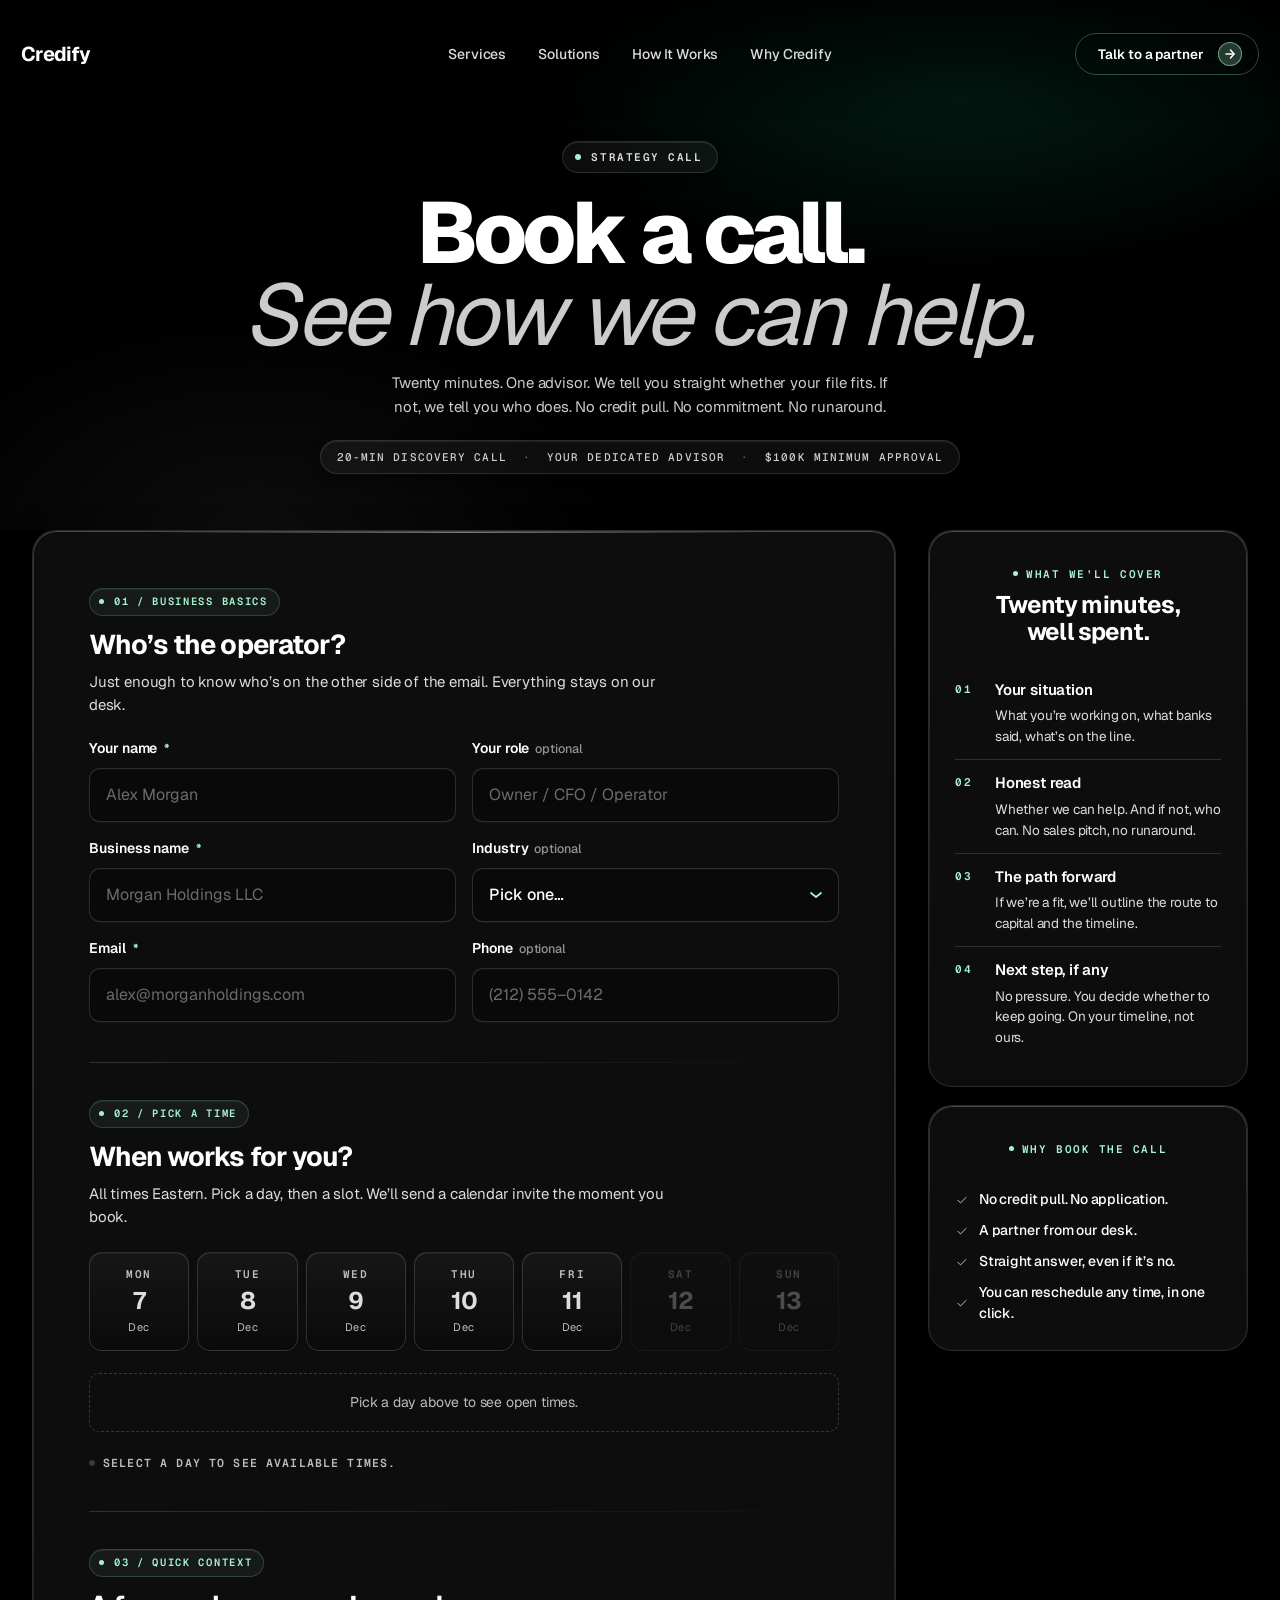
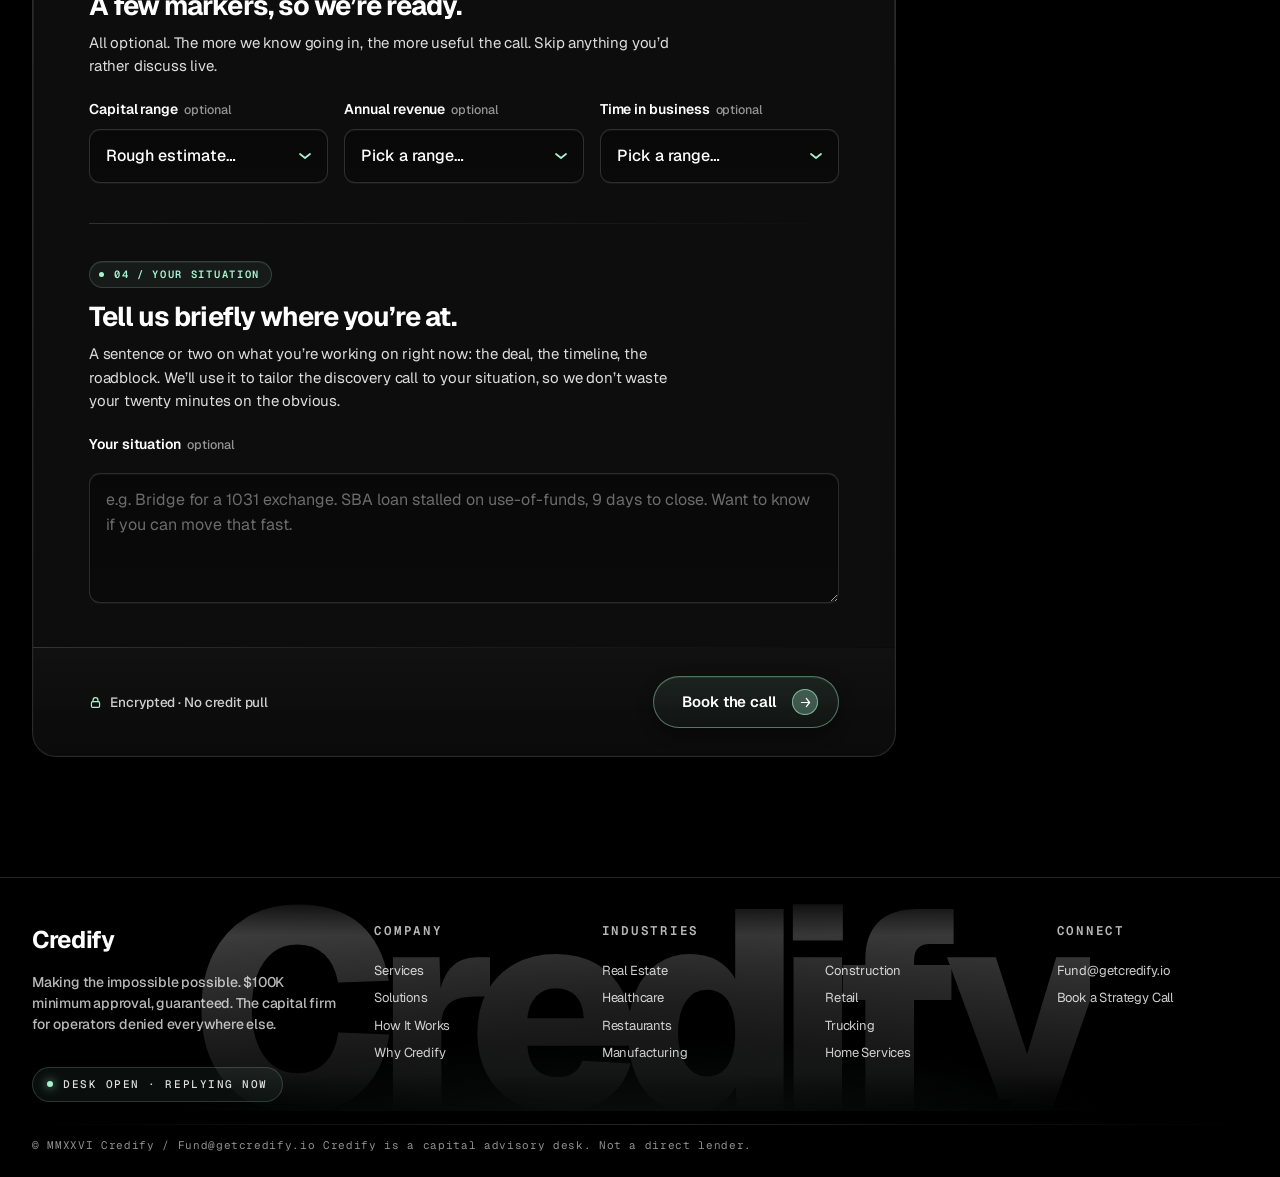
==== Apply.html @ 0ab89018 "Initial Credify site" ====
<!doctype html>
<html lang="en">
<head>
<meta charset="UTF-8" />
<meta name="viewport" content="width=device-width, initial-scale=1.0" />
<title>Credify // Book a Strategy Call: See if we can help</title>
<meta name="description" content="Book a 20-minute strategy call with our desk. We will review your situation and tell you straight whether we can help. No credit pull, no commitment." />
<meta name="theme-color" content="#000000" />
<link rel="canonical" href="https://www.credify.io/book" />

<link rel="preconnect" href="https://fonts.googleapis.com" />
<link rel="preconnect" href="https://fonts.gstatic.com" crossorigin />
<link rel="stylesheet" href="https://fonts.googleapis.com/css2?family=Geist:wght@400;500;600;700&family=Geist+Mono:wght@400;500;600&display=swap" />

<link rel="stylesheet" href="styles/credify.css" />

<!--
  PAGE-LOCAL STYLES, Apply only
  All chrome (nav, footer, .btn, .eyebrow-pill, .badge, .wrap) inherits from
  credify.css. We add the form vocabulary here: a glass form shell, section
  groupings, fieldset chrome, custom inputs, a sticky right-rail summary, and
  the success state.
-->
<style>
  /* ---------- APPLY HERO (compressed, the form is the focus) ---------- */
  .apply-hero {
    position: relative;
    padding: clamp(120px, 11vw, 168px) 0 clamp(40px, 5vw, 56px);
    overflow: hidden;
    isolation: isolate;
  }
  .apply-hero-mesh {
    position: absolute; inset: 0;
    background:
      radial-gradient(55% 55% at 75% 18%, rgba(16, 185, 129, 0.14), rgba(16, 185, 129, 0) 62%),
      radial-gradient(50% 70% at 20% 100%, rgba(255, 255, 255, 0.05), rgba(255, 255, 255, 0) 60%),
      #000;
    z-index: -1;
  }
  .apply-hero-inner {
    text-align: center;
    max-width: 1000px;
    margin: 0 auto;
    padding: 0 24px;
  }
  /* Eyebrow above the H1, anchors the page to the sticky-nav vocabulary */
  .apply-hero-eyebrow {
    display: inline-flex;
    align-items: center;
    gap: 10px;
    padding: 7px 14px 7px 12px;
    border-radius: 9999px;
    background: rgba(255, 255, 255, 0.05);
    border: 1px solid rgba(255, 255, 255, 0.12);
    backdrop-filter: blur(14px) saturate(140%);
    -webkit-backdrop-filter: blur(14px) saturate(140%);
    box-shadow:
      inset 0 1px 0 rgba(255, 255, 255, 0.08),
      0 4px 14px rgba(0, 0, 0, 0.30);
    font-family: var(--font-mono);
    font-size: 11px;
    font-weight: 600;
    letter-spacing: 0.14em;
    text-transform: uppercase;
    color: var(--fg-80);
  }
  .apply-hero-eyebrow .pip {
    width: 6px; height: 6px;
    border-radius: 50%;
    background: var(--emerald);
  }
  .apply-hero h1 {
    font-family: var(--font-sans);
    font-weight: 800;
    font-size: clamp(2.8rem, 6.8vw, 5.4rem);
    letter-spacing: -0.052em;
    line-height: 0.95;
    color: var(--foreground);
    margin: 18px 0 16px;
    text-wrap: balance;
  }
  .apply-hero h1 em {
    font-style: italic;
    font-weight: 400;
    color: var(--fg-70);
    letter-spacing: -0.04em;
  }
  .apply-hero-sub {
    font-family: var(--font-sans);
    font-size: clamp(15px, 1.1vw, 17px);
    line-height: 1.55;
    color: var(--fg-70);
    max-width: 52ch;
    margin: 0 auto;
    text-wrap: pretty;
  }
  .apply-trust-strip {
    display: inline-flex;
    align-items: center; gap: 16px;
    margin-top: 22px;
    padding: 8px 16px;
    border-radius: 9999px;
    /* Match the sticky-nav glass exactly */
    background: rgba(255, 255, 255, 0.05);
    border: 1px solid rgba(255, 255, 255, 0.12);
    backdrop-filter: blur(14px) saturate(140%);
    -webkit-backdrop-filter: blur(14px) saturate(140%);
    box-shadow:
      inset 0 1px 0 rgba(255, 255, 255, 0.08),
      0 4px 14px rgba(0, 0, 0, 0.30);
    font-family: var(--font-mono);
    font-size: 11px;
    font-weight: 500;
    letter-spacing: 0.10em;
    text-transform: uppercase;
    color: var(--fg-70);
  }
  .apply-trust-strip .sep { color: var(--fg-30); }
  .apply-trust-strip .pip {
    width: 6px; height: 6px;
    border-radius: 50%;
    background: var(--emerald);
    box-shadow: 0 0 10px rgba(167,243,208,0.55);
  }

  /* ---------- LAYOUT ---------- */
  .apply-stage {
    position: relative;
    padding: 0 0 clamp(80px, 10vw, 120px);
  }
  .apply-grid {
    display: grid;
    grid-template-columns: minmax(0, 1fr) 320px;
    gap: 32px;
    align-items: start;
  }
  @media (max-width: 980px) {
    .apply-grid { grid-template-columns: 1fr; }
  }

  /* ---------- FORM SHELL (matches sticky nav glass, same surface as the rail card) ---------- */
  .apply-form-shell {
    position: relative;
    border-radius: 24px;
    padding: clamp(32px, 4.4vw, 56px);
    /* Same recipe as .nav.is-stuck .nav-inner */
    background: rgba(255, 255, 255, 0.05);
    border: 1px solid rgba(255, 255, 255, 0.12);
    backdrop-filter: blur(14px) saturate(140%);
    -webkit-backdrop-filter: blur(14px) saturate(140%);
    isolation: isolate;
    box-shadow:
      0 10px 34px rgba(0, 0, 0, 0.35),
      inset 0 1px 0 rgba(255, 255, 255, 0.08);
  }
  .apply-form-shell::before {
    content: '';
    position: absolute; inset: 0;
    border-radius: inherit;
    padding: 1px;
    background: linear-gradient(180deg, rgba(255, 255, 255, 0.18), rgba(255, 255, 255, 0.02));
    -webkit-mask: linear-gradient(#000 0 0) content-box, linear-gradient(#000 0 0);
    -webkit-mask-composite: xor; mask-composite: exclude;
    pointer-events: none;
    z-index: 1;
  }
  .apply-form-shell::after { content: none; }
  .apply-form-card {
    position: relative;
    z-index: 2;
  }

  /* Subtle pearl-edge highlight on top of the shell to read as glass */
  .apply-form-shell-pearl {
    position: absolute;
    top: 1px; left: 14%; right: 14%;
    height: 1px;
    background: linear-gradient(90deg, transparent, rgba(255,255,255,0.45), transparent);
    border-radius: 1px;
    pointer-events: none;
    z-index: 3;
  }

  /* ---------- FORM SECTIONS ---------- */
  .form-section + .form-section {
    margin-top: 40px;
    padding-top: 36px;
    border-top: 1px solid;
    border-image: linear-gradient(90deg, rgba(167,243,208,0.18), rgba(255,255,255,0.10) 30%, rgba(255,255,255,0)) 1;
  }
  .form-section-head {
    margin-bottom: 0;
  }
  .form-section-num {
    font-family: var(--font-mono);
    font-size: 10.5px;
    font-weight: 600;
    letter-spacing: 0.16em;
    text-transform: uppercase;
    color: var(--emerald);
    display: inline-flex;
    align-items: center;
    gap: 10px;
    margin-bottom: 14px;
    padding: 5px 11px 5px 9px;
    border-radius: 9999px;
    background: rgba(167, 243, 208, 0.06);
    border: 1px solid rgba(167, 243, 208, 0.18);
    box-shadow: inset 0 1px 0 rgba(255, 255, 255, 0.06);
  }
  .form-section-num::before {
    content: '';
    width: 5px; height: 5px;
    border-radius: 50%;
    background: var(--emerald);
  }
  .form-section-title {
    font-family: var(--font-sans);
    font-weight: 700;
    font-size: clamp(1.4rem, 2.2vw, 1.7rem);
    letter-spacing: -0.035em;
    line-height: 1.1;
    color: #ffffff;
    margin: 0;
  }
  .form-section-sub {
    font-family: var(--font-sans);
    font-size: 15px;
    line-height: 1.55;
    color: var(--fg-80);
    margin: 10px 0 0;
    max-width: 60ch;
  }

  /* ---------- FIELDS ---------- */
  .field-grid {
    display: grid;
    grid-template-columns: repeat(2, minmax(0, 1fr));
    gap: 16px;
    margin-top: 22px;
  }
  .field-grid--3 { grid-template-columns: repeat(3, minmax(0, 1fr)); }
  .field-grid .full { grid-column: 1 / -1; }
  @media (max-width: 700px) {
    .field-grid, .field-grid--3 { grid-template-columns: 1fr; }
  }

  .field {
    display: flex; flex-direction: column;
    gap: 9px;
  }
  /* High-contrast sentence-case labels, bolder, bigger, plain sans.
     Easier to scan than small all-caps mono labels. */
  .field-label {
    font-family: var(--font-sans);
    font-size: 14px;
    font-weight: 600;
    letter-spacing: -0.005em;
    color: #ffffff;
    display: inline-flex;
    align-items: baseline;
    flex-wrap: wrap;
    gap: 4px 6px;
  }
  .field-label .req {
    color: var(--emerald);
    font-size: 13px;
    margin-left: 1px;
    line-height: 1;
    white-space: nowrap;
  }
  .field-label .opt {
    color: var(--fg-45);
    font-size: 12.5px;
    font-weight: 500;
    letter-spacing: -0.005em;
    white-space: nowrap;
  }

  .field-input,
  .field-select,
  .field-textarea {
    width: 100%;
    font-family: var(--font-sans);
    font-size: 16px;
    font-weight: 500;
    color: #ffffff;
    /* Inputs sit slightly recessed inside the shell with a deeper plate */
    background: linear-gradient(180deg, rgba(0,0,0,0.32) 0%, rgba(0,0,0,0.20) 100%);
    border: 1px solid rgba(255, 255, 255, 0.14);
    border-radius: 11px;
    padding: 14px 16px;
    min-height: 52px;
    box-shadow:
      inset 0 1px 0 rgba(255,255,255,0.04),
      inset 0 0 0 1px rgba(0,0,0,0.20),
      0 1px 0 rgba(255,255,255,0.04);
    transition:
      border-color 200ms cubic-bezier(0.32, 0.72, 0, 1),
      background 200ms cubic-bezier(0.32, 0.72, 0, 1),
      box-shadow 200ms cubic-bezier(0.32, 0.72, 0, 1);
    outline: none;
  }
  .field-input::placeholder,
  .field-textarea::placeholder {
    color: rgba(255,255,255,0.40);
    font-weight: 400;
  }
  .field-input:hover,
  .field-select:hover,
  .field-textarea:hover {
    border-color: rgba(255,255,255,0.26);
    background: linear-gradient(180deg, rgba(0,0,0,0.26) 0%, rgba(0,0,0,0.14) 100%);
  }
  .field-input:focus,
  .field-select:focus,
  .field-textarea:focus {
    border-color: rgba(167, 243, 208, 0.90);
    background: linear-gradient(180deg, rgba(167,243,208,0.04) 0%, rgba(0,0,0,0.18) 100%);
    box-shadow:
      inset 0 1px 0 rgba(255,255,255,0.06),
      0 0 0 3px rgba(167, 243, 208, 0.22),
      0 0 24px -6px rgba(167, 243, 208, 0.40);
  }
  .field-textarea {
    min-height: 130px;
    resize: vertical;
    font-family: var(--font-sans);
    line-height: 1.55;
  }

  /* Custom select chevron */
  .field-select {
    appearance: none;
    -webkit-appearance: none;
    background-image:
      url("data:image/svg+xml;utf8,<svg xmlns='http://www.w3.org/2000/svg' width='12' height='8' viewBox='0 0 12 8' fill='none' stroke='%23a7f3d0' stroke-width='1.75' stroke-linecap='round' stroke-linejoin='round'><path d='M1 2l5 4 5-4'/></svg>"),
      linear-gradient(180deg, rgba(0,0,0,0.32) 0%, rgba(0,0,0,0.20) 100%);
    background-repeat: no-repeat, no-repeat;
    background-position: right 16px center, 0 0;
    background-size: auto, 100% 100%;
    padding-right: 44px;
    cursor: pointer;
  }
  .field-select option {
    background: #0a0a0a;
    color: #ffffff;
  }

  /* (legacy currency-input chrome retired with the funding-amount field) */

  /* ---------- DAY/SLOT PICKER ---------- */
  .slot-picker {
    display: flex;
    flex-direction: column;
    gap: 22px;
  }

  /* Day track, grid of day tiles */
  .day-track {
    display: grid;
    grid-template-columns: repeat(7, minmax(0, 1fr));
    gap: 8px;
  }
  @media (max-width: 720px) {
    .day-track {
      display: flex;
      overflow-x: auto;
      -webkit-overflow-scrolling: touch;
      scroll-snap-type: x mandatory;
      gap: 8px;
      padding-bottom: 4px;
      margin: 0 -4px;
    }
    .day-tile { flex: 0 0 84px; scroll-snap-align: start; }
  }
  .day-tile {
    position: relative;
    cursor: pointer;
    user-select: none;
    background: linear-gradient(180deg, rgba(255,255,255,0.04) 0%, rgba(0,0,0,0.18) 100%);
    border: 1px solid rgba(255, 255, 255, 0.14);
    border-radius: 13px;
    padding: 13px 8px 15px;
    text-align: center;
    font-family: var(--font-sans);
    color: var(--fg-80);
    box-shadow:
      inset 0 1px 0 rgba(255,255,255,0.05),
      0 1px 0 rgba(0,0,0,0.30);
    transition:
      border-color 200ms,
      background 200ms,
      color 200ms,
      box-shadow 200ms,
      transform 220ms cubic-bezier(0.32, 0.72, 0, 1);
  }
  .day-tile:hover:not(.is-disabled) {
    border-color: rgba(255,255,255,0.28);
    background: linear-gradient(180deg, rgba(255,255,255,0.07) 0%, rgba(0,0,0,0.12) 100%);
    color: #ffffff;
    transform: translateY(-1px);
  }
  .day-tile.is-active {
    background:
      linear-gradient(180deg, rgba(167, 243, 208, 0.20), rgba(167, 243, 208, 0.05));
    border-color: rgba(167, 243, 208, 0.55);
    color: var(--foreground);
    box-shadow:
      inset 0 1px 0 rgba(255,255,255,0.10),
      0 0 28px -6px rgba(167, 243, 208, 0.55);
  }
  .day-tile.is-disabled {
    opacity: 0.30;
    cursor: not-allowed;
  }
  .day-tile-dow {
    display: block;
    font-family: var(--font-mono);
    font-size: 11px;
    font-weight: 600;
    letter-spacing: 0.14em;
    text-transform: uppercase;
    color: var(--fg-60);
    margin-bottom: 6px;
  }
  .day-tile.is-active .day-tile-dow { color: var(--emerald); }
  .day-tile-day {
    display: block;
    font-size: 24px;
    font-weight: 700;
    letter-spacing: -0.025em;
    line-height: 1.0;
    color: inherit;
  }
  .day-tile-mo {
    display: block;
    font-size: 11px;
    color: var(--fg-60);
    margin-top: 6px;
    letter-spacing: 0.04em;
  }

  /* Slot grid, time chips */
  .slot-grid {
    display: grid;
    grid-template-columns: repeat(4, minmax(0, 1fr));
    gap: 8px;
    min-height: 48px;
  }
  @media (max-width: 720px) {
    .slot-grid { grid-template-columns: repeat(3, minmax(0, 1fr)); }
  }
  @media (max-width: 460px) {
    .slot-grid { grid-template-columns: repeat(2, minmax(0, 1fr)); }
  }
  .slot-btn {
    cursor: pointer;
    padding: 13px 10px;
    border-radius: 10px;
    background: linear-gradient(180deg, rgba(255,255,255,0.04) 0%, rgba(0,0,0,0.18) 100%);
    border: 1px solid rgba(255, 255, 255, 0.14);
    font-family: var(--font-mono);
    font-size: 13px;
    font-weight: 600;
    letter-spacing: 0.02em;
    color: #ffffff;
    text-align: center;
    box-shadow:
      inset 0 1px 0 rgba(255,255,255,0.04),
      0 1px 0 rgba(0,0,0,0.30);
    transition:
      border-color 200ms,
      background 200ms,
      color 200ms,
      box-shadow 200ms,
      transform 220ms cubic-bezier(0.32, 0.72, 0, 1);
  }
  .slot-btn:hover:not(:disabled) {
    border-color: rgba(255,255,255,0.30);
    background: linear-gradient(180deg, rgba(255,255,255,0.07) 0%, rgba(0,0,0,0.12) 100%);
    transform: translateY(-1px);
  }
  .slot-btn.is-active {
    background:
      linear-gradient(180deg, rgba(167, 243, 208, 0.20), rgba(167, 243, 208, 0.05));
    border-color: rgba(167, 243, 208, 0.60);
    color: var(--emerald);
    box-shadow:
      inset 0 1px 0 rgba(255,255,255,0.10),
      0 0 24px -6px rgba(167, 243, 208, 0.55);
  }
  .slot-btn:disabled {
    opacity: 0.32;
    cursor: not-allowed;
    text-decoration: line-through;
    text-decoration-color: rgba(255,255,255,0.25);
  }
  .slot-grid-empty {
    grid-column: 1 / -1;
    padding: 18px 12px;
    border: 1px dashed rgba(255,255,255,0.18);
    border-radius: 10px;
    text-align: center;
    font-family: var(--font-sans);
    font-size: 14px;
    color: var(--fg-60);
  }

  /* Slot hint pip */
  .slot-hint {
    display: inline-flex;
    align-items: center;
    gap: 8px;
    margin: 0;
    font-family: var(--font-mono);
    font-size: 11.5px;
    font-weight: 600;
    letter-spacing: 0.10em;
    text-transform: uppercase;
    color: var(--fg-60);
  }
  .slot-hint.is-confirmed { color: var(--emerald); }
  .slot-hint-pip {
    width: 6px; height: 6px;
    border-radius: 50%;
    background: rgba(255,255,255,0.18);
    transition: background 220ms, box-shadow 220ms;
  }
  .slot-hint.is-confirmed .slot-hint-pip {
    background: var(--emerald);
  }

  /* ---------- BUTTON (primary submit, emerald-edged pill) ---------- */
  .btn-book {
    position: relative;
    overflow: hidden;
    isolation: isolate;
    height: 52px;
    padding: 0 28px;
    border-radius: 9999px;
    border: 1px solid rgba(167, 243, 208, 0.42);
    background:
      linear-gradient(180deg, rgba(167, 243, 208, 0.10) 0%, rgba(167, 243, 208, 0.04) 100%),
      rgba(10, 10, 10, 0.6);
    color: #ffffff;
    font-family: var(--font-sans);
    font-size: 15px;
    font-weight: 600;
    letter-spacing: -0.005em;
    cursor: pointer;
    display: inline-flex; align-items: center; gap: 12px;
    transition:
      transform 220ms cubic-bezier(0.32, 0.72, 0, 1),
      border-color 220ms,
      background 220ms,
      box-shadow 220ms;
    box-shadow:
      inset 0 1px 0 rgba(255, 255, 255, 0.08),
      0 6px 16px rgba(0, 0, 0, 0.40);
  }
  .btn-book::before {
    content: '';
    position: absolute;
    top: 0; left: -40%;
    width: 40%; height: 100%;
    background: linear-gradient(90deg,
      rgba(167,243,208,0) 0%,
      rgba(167,243,208,0.14) 50%,
      rgba(167,243,208,0) 100%);
    animation: book-sweep 4.2s ease-in-out infinite;
    z-index: -1;
  }
  @keyframes book-sweep {
    0%   { left: -40%; }
    50%  { left: 100%; }
    100% { left: 100%; }
  }
  .btn-book:hover {
    transform: translateY(-1px);
    border-color: rgba(167, 243, 208, 0.65);
    box-shadow:
      inset 0 1px 0 rgba(255, 255, 255, 0.10),
      0 10px 22px rgba(0, 0, 0, 0.45),
      0 0 28px -10px rgba(167, 243, 208, 0.40);
  }
  .btn-book .btn-icon {
    width: 26px; height: 26px;
    border-radius: 9999px;
    background: rgba(167, 243, 208, 0.28);
    box-shadow: inset 0 0 0 1px rgba(167, 243, 208, 0.6);
    color: #ffffff;
    display: inline-flex; align-items: center; justify-content: center;
    transition: background 220ms;
  }
  .btn-book:hover .btn-icon { background: rgba(167, 243, 208, 0.42); }
  .btn-book .btn-icon svg { width: 13px; height: 13px; }
  @media (prefers-reduced-motion: reduce) {
    .btn-book::before { animation: none; }
  }

  /* ---------- FORM FOOT (submit row, set off with a quiet warm scrim) ---------- */
  .form-foot {
    position: relative;
    margin: 44px calc(-1 * clamp(32px, 4.4vw, 56px)) calc(-1 * clamp(32px, 4.4vw, 56px));
    padding: 28px clamp(32px, 4.4vw, 56px);
    border-top: 1px solid;
    border-image: linear-gradient(90deg, rgba(167,243,208,0.20), rgba(255,255,255,0.10) 30%, rgba(255,255,255,0)) 1;
    background:
      linear-gradient(180deg, rgba(255,255,255,0.015) 0%, rgba(0,0,0,0.20) 100%);
    border-bottom-left-radius: 24px;
    border-bottom-right-radius: 24px;
    display: flex; justify-content: space-between; align-items: center;
    gap: 24px;
    flex-wrap: wrap;
  }
  .form-foot-meta {
    font-family: var(--font-sans);
    font-size: 13.5px;
    font-weight: 500;
    letter-spacing: -0.005em;
    color: var(--fg-70);
    display: inline-flex; align-items: center; gap: 8px;
  }
  .form-foot-meta .lock {
    width: 13px; height: 13px;
    color: var(--emerald);
  }

  /* ---------- RIGHT RAIL: SUMMARY + WHAT HAPPENS NEXT ---------- */
  /* Override the global `overflow-x: hidden` on body/main, that creates a
     scroll context that disables `position: sticky` on descendants. We use
     `clip` instead, which prevents horizontal overflow without becoming a
     scroll container. */
  html, body { overflow-x: clip; }
  body { overflow-y: visible; }
  main { overflow-x: clip; overflow-y: visible; }

  .apply-rail {
    position: sticky;
    top: 110px;
    display: flex; flex-direction: column;
    gap: 18px;
    align-self: start;
  }
  @media (max-width: 980px) {
    .apply-rail { position: static; }
  }
  .rail-card {
    position: relative;
    border-radius: 24px;
    padding: 28px 26px 26px;
    /* Same recipe as .nav.is-stuck .nav-inner, match the form shell exactly */
    background: rgba(255, 255, 255, 0.05);
    border: 1px solid rgba(255, 255, 255, 0.12);
    backdrop-filter: blur(14px) saturate(140%);
    -webkit-backdrop-filter: blur(14px) saturate(140%);
    isolation: isolate;
    box-shadow:
      0 10px 34px rgba(0, 0, 0, 0.35),
      inset 0 1px 0 rgba(255, 255, 255, 0.08);
    overflow: hidden;
  }
  .rail-card::before {
    content: '';
    position: absolute; inset: 0;
    border-radius: inherit;
    padding: 1px;
    background: linear-gradient(180deg, rgba(255, 255, 255, 0.18), rgba(255, 255, 255, 0.02));
    -webkit-mask: linear-gradient(#000 0 0) content-box, linear-gradient(#000 0 0);
    -webkit-mask-composite: xor; mask-composite: exclude;
    pointer-events: none;
    z-index: 2;
  }
  .rail-card::after { content: none; }
  .rail-card > * { position: relative; z-index: 1; }

  .rail-eyebrow {
    font-family: var(--font-mono);
    font-size: 11px;
    font-weight: 600;
    letter-spacing: 0.14em;
    text-transform: uppercase;
    color: var(--emerald);
    display: inline-flex; align-items: center; gap: 8px;
    margin-bottom: 14px;
  }
  /* Centered variant for rail card headers */
  .rail-card-head {
    text-align: center;
    margin-bottom: 22px;
  }
  .rail-card-head .rail-eyebrow {
    margin-bottom: 10px;
  }
  .rail-card-head .rail-title {
    margin: 0;
  }
  .rail-eyebrow .pip {
    width: 5px; height: 5px;
    border-radius: 50%;
    background: var(--emerald);
  }
  .rail-title {
    font-family: var(--font-sans);
    font-weight: 700;
    font-size: clamp(1.35rem, 1.9vw, 1.5rem);
    letter-spacing: -0.035em;
    line-height: 1.1;
    color: var(--foreground);
    margin: 0 0 18px;
  }

  /* Path steps inside rail */
  .rail-steps {
    list-style: none;
    margin: 0; padding: 0;
    display: flex; flex-direction: column;
    counter-reset: rs;
  }
  .rail-steps li {
    position: relative;
    display: grid;
    grid-template-columns: 28px 1fr;
    gap: 12px;
    padding: 12px 0;
    counter-increment: rs;
  }
  .rail-steps li + li {
    border-top: 1px solid var(--border);
  }
  .rail-steps li::before {
    content: counter(rs, decimal-leading-zero);
    grid-column: 1;
    align-self: start;
    font-family: var(--font-mono);
    font-size: 11px;
    font-weight: 600;
    letter-spacing: 0.14em;
    color: var(--emerald);
    margin-top: 2px;
  }
  .rail-step-title {
    font-family: var(--font-sans);
    font-size: 15px;
    font-weight: 600;
    letter-spacing: -0.012em;
    color: #ffffff;
    margin: 0 0 4px;
  }
  .rail-step-body {
    font-family: var(--font-sans);
    font-size: 13.5px;
    line-height: 1.55;
    color: var(--fg-80);
    margin: 0;
  }

  /* Trust block at bottom of rail */
  .rail-trust {
    display: flex; flex-direction: column;
    gap: 10px;
  }
  .rail-trust-row {
    display: flex; align-items: center; gap: 10px;
    font-family: var(--font-sans);
    font-size: 14px;
    line-height: 1.5;
    color: #ffffff;
    font-weight: 500;
  }
  .rail-trust-row svg {
    width: 14px; height: 14px;
    color: var(--emerald);
    flex-shrink: 0;
  }

  /* ---------- SUCCESS STATE ---------- */
  .apply-success {
    display: none;
    text-align: center;
    padding: 48px 32px;
  }
  .apply-form-card.is-submitted .form-section,
  .apply-form-card.is-submitted .form-foot { display: none; }
  .apply-form-card.is-submitted .apply-success { display: block; }

  .success-mark {
    width: 64px; height: 64px;
    margin: 0 auto 20px;
    border-radius: 9999px;
    background: rgba(167, 243, 208, 0.10);
    border: 1px solid rgba(167, 243, 208, 0.40);
    box-shadow:
      inset 0 1px 0 rgba(255,255,255,0.10),
      0 0 28px -4px rgba(167, 243, 208, 0.55);
    display: flex; align-items: center; justify-content: center;
    color: var(--emerald);
  }
  .success-mark svg { width: 28px; height: 28px; }
  .success-h {
    font-family: var(--font-sans);
    font-weight: 700;
    font-size: clamp(1.6rem, 3vw, 2rem);
    letter-spacing: -0.035em;
    line-height: 1.05;
    color: var(--foreground);
    margin: 0 0 10px;
    text-wrap: balance;
  }
  .success-h em {
    font-style: italic;
    font-weight: 400;
    color: var(--emerald);
  }
  .success-body {
    font-family: var(--font-sans);
    font-size: 14.5px;
    line-height: 1.55;
    color: var(--fg-70);
    max-width: 50ch;
    margin: 0 auto 22px;
  }
  .success-meta {
    display: inline-flex; align-items: center; gap: 12px;
    padding: 8px 14px;
    border-radius: 9999px;
    background: rgba(167, 243, 208, 0.06);
    border: 1px solid rgba(167, 243, 208, 0.20);
    font-family: var(--font-mono);
    font-size: 11px;
    font-weight: 500;
    letter-spacing: 0.10em;
    text-transform: uppercase;
    color: var(--emerald);
  }
</style>

</head>
<body data-screen-label="Apply">

<a href="#main" class="skip-link">Skip to content</a>

<!-- =================== NAV (consistent w/ Solutions + home) =================== -->
<header class="nav" id="nav" aria-label="Primary">
  <div class="nav-inner">
    <a href="index.html" class="wordmark" aria-label="Credify home">Credify</a>
    <nav class="nav-links hidden md:flex" aria-label="Sections">
      <a href="index.html#services" class="nav-link">Services</a>
      <a href="Solutions.html" class="nav-link">Solutions</a>
      <a href="index.html#process"  class="nav-link">How It Works</a>
      <a href="index.html#why"      class="nav-link">Why Credify</a>
    </nav>
    <a href="mailto:Fund@getcredify.io" class="btn btn-outline btn-compact hero-cta-main hero-cta-main--compact">
      <span class="cta-spark" aria-hidden="true"></span>
      Talk to a partner
      <span class="btn-icon" aria-hidden="true">
        <svg viewBox="0 0 14 14" fill="none" stroke="currentColor" stroke-width="1.5" stroke-linecap="round" stroke-linejoin="round"><path d="M3 7h8"/><path d="M7.5 3l3.5 4-3.5 4"/></svg>
      </span>
    </a>
  </div>
</header>

<main id="main">

<!-- =================== HERO =================== -->
<section class="apply-hero" aria-labelledby="apply-h1">
  <div class="apply-hero-mesh" aria-hidden="true"></div>
  <div class="apply-hero-inner">
    <span class="apply-hero-eyebrow reveal" aria-hidden="true">
      <span class="pip"></span>
      Strategy Call
    </span>
    <h1 id="apply-h1" class="reveal">
      Book a call.<br /><em>See how we can help.</em>
    </h1>
    <p class="apply-hero-sub reveal">
      Twenty minutes. One advisor. We tell you straight whether your file fits. If not, we tell you who does. No credit pull. No commitment. No runaround.
    </p>
    <div class="apply-trust-strip reveal" aria-hidden="true">
      <span>20-min discovery call</span>
      <span class="sep">&middot;</span>
      <span>Your dedicated advisor</span>
      <span class="sep">&middot;</span>
      <span>$100K minimum approval</span>
    </div>
  </div>
</section>

<!-- =================== FORM STAGE =================== -->
<section class="apply-stage" aria-label="Application form">
  <div class="wrap">
    <div class="apply-grid">

      <!-- ============ FORM SHELL ============ -->
      <div class="apply-form-shell reveal">
        <span class="apply-form-shell-pearl" aria-hidden="true"></span>
        <form id="apply-form" class="apply-form-card" novalidate>

          <!-- ============ SECTION 01: BUSINESS BASICS ============ -->
          <div class="form-section">
            <span class="form-section-num">01 / Business basics</span>
            <h2 class="form-section-title">Who&rsquo;s the operator?</h2>
            <p class="form-section-sub">Just enough to know who&rsquo;s on the other side of the email. Everything stays on our desk.</p>


            <div class="field-grid">
              <div class="field">
                <label class="field-label" for="f-fname">Your name <span class="req">*</span></label>
                <input class="field-input" id="f-fname" name="fname" type="text" autocomplete="name" placeholder="Alex Morgan" required />
              </div>
              <div class="field">
                <label class="field-label" for="f-role">Your role <span class="opt">optional</span></label>
                <input class="field-input" id="f-role" name="role" type="text" autocomplete="organization-title" placeholder="Owner / CFO / Operator" />
              </div>
              <div class="field">
                <label class="field-label" for="f-business">Business name <span class="req">*</span></label>
                <input class="field-input" id="f-business" name="business" type="text" autocomplete="organization" placeholder="Morgan Holdings LLC" required />
              </div>
              <div class="field">
                <label class="field-label" for="f-industry">Industry <span class="opt">optional</span></label>
                <select class="field-select" id="f-industry" name="industry">
                  <option value="">Pick one&hellip;</option>
                  <option>Real Estate</option>
                  <option>Construction</option>
                  <option>Healthcare</option>
                  <option>Retail / E-commerce</option>
                  <option>Restaurants</option>
                  <option>Trucking &amp; Logistics</option>
                  <option>Manufacturing</option>
                  <option>Home Services</option>
                  <option>Professional Services</option>
                  <option>Other</option>
                </select>
              </div>
              <div class="field">
                <label class="field-label" for="f-email">Email <span class="req">*</span></label>
                <input class="field-input" id="f-email" name="email" type="email" autocomplete="email" placeholder="alex@morganholdings.com" required />
              </div>
              <div class="field">
                <label class="field-label" for="f-phone">Phone <span class="opt">optional</span></label>
                <input class="field-input" id="f-phone" name="phone" type="tel" autocomplete="tel" placeholder="(212) 555&ndash;0142" />
              </div>
            </div>
          </div>

          <!-- ============ SECTION 02: PICK A TIME ============ -->
          <div class="form-section">
            <span class="form-section-num">02 / Pick a time</span>
            <h2 class="form-section-title">When works for you?</h2>
            <p class="form-section-sub">All times Eastern. Pick a day, then a slot. We&rsquo;ll send a calendar invite the moment you book.</p>

            <div class="slot-picker" style="margin-top:24px;">
              <div class="day-track" role="radiogroup" aria-label="Choose a day"></div>
              <div class="slot-grid" role="radiogroup" aria-label="Choose a time"></div>
              <input type="hidden" id="f-slot" name="slot" required />
              <p class="slot-hint" id="slot-hint">
                <span class="slot-hint-pip" aria-hidden="true"></span>
                <span id="slot-hint-text">Select a day to see available times.</span>
              </p>
            </div>
          </div>

          <!-- ============ SECTION 03: CONTEXT ============ -->
          <div class="form-section">
            <span class="form-section-num">03 / Quick context</span>
            <h2 class="form-section-title">A few markers, so we&rsquo;re ready.</h2>
            <p class="form-section-sub">All optional. The more we know going in, the more useful the call. Skip anything you&rsquo;d rather discuss live.</p>

            <div class="field-grid field-grid--3">
              <div class="field">
                <label class="field-label" for="f-amount">Capital range <span class="opt">optional</span></label>
                <select class="field-select" id="f-amount" name="amount">
                  <option value="">Rough estimate&hellip;</option>
                  <option>$100K &ndash; $250K</option>
                  <option>$250K &ndash; $500K</option>
                  <option>$500K &ndash; $1M</option>
                  <option>$1M &ndash; $2.5M</option>
                  <option>$2.5M &ndash; $5M</option>
                  <option>$5M+</option>
                  <option>Not sure yet</option>
                </select>
              </div>
              <div class="field">
                <label class="field-label" for="f-revenue">Annual revenue <span class="opt">optional</span></label>
                <select class="field-select" id="f-revenue" name="revenue">
                  <option value="">Pick a range&hellip;</option>
                  <option>&lt; $250K</option>
                  <option>$250K &ndash; $1M</option>
                  <option>$1M &ndash; $5M</option>
                  <option>$5M &ndash; $25M</option>
                  <option>$25M+</option>
                  <option>Pre-revenue</option>
                </select>
              </div>
              <div class="field">
                <label class="field-label" for="f-time">Time in business <span class="opt">optional</span></label>
                <select class="field-select" id="f-time" name="time-in-business">
                  <option value="">Pick a range&hellip;</option>
                  <option>&lt; 1 year</option>
                  <option>1 &ndash; 2 years</option>
                  <option>2 &ndash; 5 years</option>
                  <option>5 &ndash; 10 years</option>
                  <option>10+ years</option>
                </select>
              </div>
            </div>
          </div>

          <!-- ============ SECTION 04: WHAT TO COVER ============ -->
          <div class="form-section">
            <span class="form-section-num">04 / Your situation</span>
            <h2 class="form-section-title">Tell us briefly where you&rsquo;re at.</h2>
            <p class="form-section-sub">A sentence or two on what you&rsquo;re working on right now: the deal, the timeline, the roadblock. We&rsquo;ll use it to tailor the discovery call to your situation, so we don&rsquo;t waste your twenty minutes on the obvious.</p>

            <div class="field full" style="margin-top:22px;">
              <label class="field-label" for="f-notes" style="margin-bottom:9px;">Your situation <span class="opt">optional</span></label>
              <textarea class="field-textarea" id="f-notes" name="notes" placeholder="e.g. Bridge for a 1031 exchange. SBA loan stalled on use-of-funds, 9 days to close. Want to know if you can move that fast."></textarea>
            </div>
          </div>

          <!-- ============ FORM FOOT ============ -->
          <footer class="form-foot">
            <span class="form-foot-meta">
              <svg class="lock" viewBox="0 0 16 16" fill="none" stroke="currentColor" stroke-width="1.5" stroke-linecap="round" stroke-linejoin="round" aria-hidden="true"><rect x="3" y="7" width="10" height="7" rx="1.5"/><path d="M5 7V5a3 3 0 0 1 6 0v2"/></svg>
              Encrypted &middot; No credit pull
            </span>
            <button type="submit" class="btn-book">
              Book the call
              <span class="btn-icon" aria-hidden="true">
                <svg viewBox="0 0 16 16" fill="none" stroke="currentColor" stroke-width="1.5" stroke-linecap="round" stroke-linejoin="round"><path d="M3 8h10"/><path d="M9 3l4 5-4 5"/></svg>
              </span>
            </button>
          </footer>

          <!-- ============ SUCCESS STATE ============ -->
          <div class="apply-success" role="status" aria-live="polite">
            <div class="success-mark" aria-hidden="true">
              <svg viewBox="0 0 24 24" fill="none" stroke="currentColor" stroke-width="2" stroke-linecap="round" stroke-linejoin="round"><path d="M5 12.5l4.5 4.5L19 7.5"/></svg>
            </div>
            <h2 class="success-h">Booked. <em>You&rsquo;re on the calendar.</em></h2>
            <p class="success-body">A confirmation just hit your inbox with the dial-in for <strong style="color: var(--foreground);" id="success-when">your call</strong>. If anything changes, just reply to that email. Need to talk sooner? Call <strong style="color: var(--foreground);">(212) 555&ndash;0142</strong> and ask for the desk.</p>
            <span class="success-meta">
              <span class="pip" style="width:6px;height:6px;border-radius:50%;background:var(--emerald);"></span>
              Calendar invite sent &middot; See you then
            </span>
          </div>
        </form>
      </div>

      <!-- ============ RIGHT RAIL ============ -->
      <aside class="apply-rail" aria-label="What to expect">
        <div class="rail-card">
          <header class="rail-card-head">
            <span class="rail-eyebrow"><span class="pip"></span> What we&rsquo;ll cover</span>
            <h3 class="rail-title">Twenty minutes, well spent.</h3>
          </header>
          <ol class="rail-steps">
            <li>
              <div>
                <p class="rail-step-title">Your situation</p>
                <p class="rail-step-body">What you&rsquo;re working on, what banks said, what&rsquo;s on the line.</p>
              </div>
            </li>
            <li>
              <div>
                <p class="rail-step-title">Honest read</p>
                <p class="rail-step-body">Whether we can help. And if not, who can. No sales pitch, no runaround.</p>
              </div>
            </li>
            <li>
              <div>
                <p class="rail-step-title">The path forward</p>
                <p class="rail-step-body">If we&rsquo;re a fit, we&rsquo;ll outline the route to capital and the timeline.</p>
              </div>
            </li>
            <li>
              <div>
                <p class="rail-step-title">Next step, if any</p>
                <p class="rail-step-body">No pressure. You decide whether to keep going. On your timeline, not ours.</p>
              </div>
            </li>
          </ol>
        </div>
        <div class="rail-card">
          <header class="rail-card-head">
            <span class="rail-eyebrow"><span class="pip"></span> Why book the call</span>
          </header>
          <div class="rail-trust">
            <div class="rail-trust-row">
              <svg viewBox="0 0 24 24" fill="none" stroke="currentColor" stroke-width="1.5" stroke-linecap="round" stroke-linejoin="round"><path d="M5 12.5l4.5 4.5L19 7.5"/></svg>
              No credit pull. No application.
            </div>
            <div class="rail-trust-row">
              <svg viewBox="0 0 24 24" fill="none" stroke="currentColor" stroke-width="1.5" stroke-linecap="round" stroke-linejoin="round"><path d="M5 12.5l4.5 4.5L19 7.5"/></svg>
              A partner from our desk.
            </div>
            <div class="rail-trust-row">
              <svg viewBox="0 0 24 24" fill="none" stroke="currentColor" stroke-width="1.5" stroke-linecap="round" stroke-linejoin="round"><path d="M5 12.5l4.5 4.5L19 7.5"/></svg>
              Straight answer, even if it&rsquo;s no.
            </div>
            <div class="rail-trust-row">
              <svg viewBox="0 0 24 24" fill="none" stroke="currentColor" stroke-width="1.5" stroke-linecap="round" stroke-linejoin="round"><path d="M5 12.5l4.5 4.5L19 7.5"/></svg>
              You can reschedule any time, in one click.
            </div>
          </div>
        </div>
      </aside>

    </div>
  </div>
</section>

</main>

<!-- =================== FOOTER (consistent w/ Solutions) =================== -->
<footer class="footer-stage">
  <div class="footer-mark-bg" aria-hidden="true">
    <span class="footer-mark-glow"></span>
    <span class="footer-mark-text">Credify</span>
  </div>
  <div class="wrap footer-stage-inner">
    <div class="footer-grid">
      <div class="footer-brand">
        <div class="wordmark" style="font-size:24px;">Credify</div>
        <p class="footer-tagline">Making the impossible possible. $100K minimum approval, guaranteed. The capital firm for operators denied everywhere else.</p>
        <span class="footer-status"><span class="footer-pip" aria-hidden="true"></span> Desk Open &middot; Replying Now</span>
      </div>
      <div class="footer-col">
        <div class="footer-col-label">Company</div>
        <a href="index.html#services" class="footer-link">Services</a>
        <a href="Solutions.html" class="footer-link">Solutions</a>
        <a href="index.html#process"  class="footer-link">How It Works</a>
        <a href="index.html#why"      class="footer-link">Why Credify</a>
      </div>
      <div class="footer-col footer-col--services-wide">
        <div class="footer-col-label">Industries</div>
        <div class="footer-link-grid">
          <a href="Solutions.html#real-estate" class="footer-link">Real Estate</a>
          <a href="Solutions.html#construction" class="footer-link">Construction</a>
          <a href="Solutions.html#healthcare" class="footer-link">Healthcare</a>
          <a href="Solutions.html#retail" class="footer-link">Retail</a>
          <a href="Solutions.html#restaurants" class="footer-link">Restaurants</a>
          <a href="Solutions.html#trucking" class="footer-link">Trucking</a>
          <a href="Solutions.html#manufacturing" class="footer-link">Manufacturing</a>
          <a href="Solutions.html#home-services" class="footer-link">Home Services</a>
        </div>
      </div>
      <div class="footer-col">
        <div class="footer-col-label">Connect</div>
        <a href="mailto:Fund@getcredify.io" class="footer-link">Fund@getcredify.io</a>
        <a href="Apply.html" class="footer-link">Book a Strategy Call</a>
      </div>
    </div>

    <div class="footer-rule"></div>

    <div class="flex items-center justify-between footer-fine" style="gap:20px; flex-wrap:wrap;">
      <span>&copy; MMXXVI Credify / Fund@getcredify.io</span>
      <span>Credify is a capital advisory desk. Not a direct lender.</span>
    </div>
  </div>
</footer>

<script>
  (function () {
    const reduce = window.matchMedia('(prefers-reduced-motion: reduce)').matches;

    // ---------- Sticky nav background on scroll ----------
    const nav = document.getElementById('nav');
    const onScroll = () => {
      if (!nav) return;
      if (window.scrollY > 24) nav.classList.add('is-stuck');
      else nav.classList.remove('is-stuck');
    };
    window.addEventListener('scroll', onScroll, { passive: true });
    onScroll();

    // ---------- Reveal-on-scroll ----------
    if (!reduce && 'IntersectionObserver' in window) {
      const io = new IntersectionObserver((entries) => {
        entries.forEach(entry => {
          if (entry.isIntersecting) {
            entry.target.classList.add('is-in');
            io.unobserve(entry.target);
          }
        });
      }, { threshold: 0.12, rootMargin: '0px 0px -60px 0px' });
      document.querySelectorAll('.reveal').forEach(el => io.observe(el));
    } else {
      document.querySelectorAll('.reveal').forEach(el => el.classList.add('is-in'));
    }

    // ---------- Day / time-slot picker ----------
    // Generates the next 14 weekdays. Weekends are shown but disabled
    // (the desk is closed). Each weekday gets a randomized but stable subset
    // of available time slots between 9am and 5pm ET, so the page feels real
    //, some slots are already taken.
    const dayTrack  = document.querySelector('.day-track');
    const slotGrid  = document.querySelector('.slot-grid');
    const slotInput = document.getElementById('f-slot');
    const slotHint  = document.getElementById('slot-hint');
    const slotHintText = document.getElementById('slot-hint-text');

    const DOW = ['Sun', 'Mon', 'Tue', 'Wed', 'Thu', 'Fri', 'Sat'];
    const MO  = ['Jan', 'Feb', 'Mar', 'Apr', 'May', 'Jun', 'Jul', 'Aug', 'Sep', 'Oct', 'Nov', 'Dec'];
    // Half-hour slots, 9:00am – 4:30pm ET (last call starts 4:30, ends 4:50)
    const SLOTS = [
      '9:00 AM', '9:30 AM', '10:00 AM', '10:30 AM',
      '11:00 AM', '11:30 AM', '12:00 PM', '12:30 PM',
      '1:00 PM', '1:30 PM', '2:00 PM', '2:30 PM',
      '3:00 PM', '3:30 PM', '4:00 PM', '4:30 PM'
    ];
    // Deterministic pseudo-random based on date string, same "taken" slots
    // every load, so a user re-visiting sees a stable calendar.
    const seedHash = (s) => {
      let h = 0;
      for (let i = 0; i < s.length; i++) h = ((h << 5) - h + s.charCodeAt(i)) | 0;
      return Math.abs(h);
    };
    const isTaken = (dateStr, slotIdx) => {
      // ~35% of slots taken, roughly weighted toward midday
      const h = seedHash(dateStr + ':' + slotIdx);
      return (h % 100) < 35;
    };

    // Build the 14 upcoming days
    const days = [];
    const today = new Date();
    today.setHours(0, 0, 0, 0);
    for (let i = 0; i < 14; i++) {
      const d = new Date(today);
      d.setDate(today.getDate() + i + 1); // start tomorrow
      const dow = d.getDay();
      const isWeekend = (dow === 0 || dow === 6);
      const dateStr = d.toISOString().slice(0, 10);
      days.push({
        date: d,
        dateStr,
        dow: DOW[dow],
        day: d.getDate(),
        mo: MO[d.getMonth()],
        isWeekend
      });
    }

    // Render day track (show 7 at a time on desktop, all 14 scrollable on mobile)
    const visibleDays = window.matchMedia('(max-width: 720px)').matches ? days : days.slice(0, 7);
    let selectedDay = null;
    let selectedSlot = null;

    visibleDays.forEach(d => {
      const tile = document.createElement('button');
      tile.type = 'button';
      tile.className = 'day-tile' + (d.isWeekend ? ' is-disabled' : '');
      tile.setAttribute('role', 'radio');
      tile.setAttribute('aria-checked', 'false');
      tile.setAttribute('aria-label', `${d.dow} ${d.mo} ${d.day}${d.isWeekend ? ' (closed)' : ''}`);
      if (d.isWeekend) tile.disabled = true;
      tile.dataset.dateStr = d.dateStr;
      tile.innerHTML = `
        <span class="day-tile-dow">${d.dow}</span>
        <span class="day-tile-day">${d.day}</span>
        <span class="day-tile-mo">${d.mo}</span>
      `;
      tile.addEventListener('click', () => {
        if (d.isWeekend) return;
        selectDay(d);
      });
      dayTrack.appendChild(tile);
    });

    function renderSlots(d) {
      slotGrid.innerHTML = '';
      SLOTS.forEach((label, idx) => {
        const taken = isTaken(d.dateStr, idx);
        const btn = document.createElement('button');
        btn.type = 'button';
        btn.className = 'slot-btn';
        btn.setAttribute('role', 'radio');
        btn.setAttribute('aria-checked', 'false');
        btn.setAttribute('aria-label', `${label} on ${d.dow} ${d.mo} ${d.day}${taken ? ' (unavailable)' : ''}`);
        btn.disabled = taken;
        btn.textContent = label;
        btn.addEventListener('click', () => selectSlot(d, label, btn));
        slotGrid.appendChild(btn);
      });
    }

    function selectDay(d) {
      selectedDay = d;
      selectedSlot = null;
      slotInput.value = '';
      // Update day-tile active state
      [...dayTrack.children].forEach(t => {
        const isMe = t.dataset.dateStr === d.dateStr;
        t.classList.toggle('is-active', isMe);
        t.setAttribute('aria-checked', isMe ? 'true' : 'false');
      });
      renderSlots(d);
      slotHint.classList.remove('is-confirmed');
      slotHintText.textContent = `Choose a time for ${d.dow}, ${d.mo} ${d.day}`;
    }

    function selectSlot(d, label, btn) {
      selectedSlot = label;
      [...slotGrid.children].forEach(b => {
        b.classList.remove('is-active');
        b.setAttribute('aria-checked', 'false');
      });
      btn.classList.add('is-active');
      btn.setAttribute('aria-checked', 'true');
      const value = `${d.dow}, ${d.mo} ${d.day} · ${label} ET`;
      slotInput.value = value;
      slotHint.classList.add('is-confirmed');
      slotHintText.textContent = `Holding ${value}`;
    }

    // Empty initial slot grid hint
    if (slotGrid && !slotGrid.children.length) {
      const empty = document.createElement('div');
      empty.className = 'slot-grid-empty';
      empty.textContent = 'Pick a day above to see open times.';
      slotGrid.appendChild(empty);
    }

    // ---------- Pre-fill from URL params (e.g. ?industry=Real%20Estate) ----------
    const params = new URLSearchParams(window.location.search);
    const setIfParam = (paramKey, fieldId) => {
      const v = params.get(paramKey);
      if (!v) return;
      const el = document.getElementById(fieldId);
      if (!el) return;
      // For selects, only set if a matching option exists
      if (el.tagName === 'SELECT') {
        const found = [...el.options].find(o => o.value === v || o.textContent.trim() === v);
        if (found) el.value = found.value || found.textContent;
      } else {
        el.value = v;
      }
    };
    setIfParam('industry', 'f-industry');
    setIfParam('amount', 'f-amount');

    // ---------- Submit handling ----------
    const form = document.getElementById('apply-form');
    if (form) {
      form.addEventListener('submit', (e) => {
        e.preventDefault();
        // Native validation pass first
        if (!form.checkValidity()) {
          form.reportValidity();
          return;
        }
        // Inject booked slot into success copy
        const successWhen = document.getElementById('success-when');
        if (successWhen && slotInput && slotInput.value) {
          successWhen.textContent = slotInput.value;
        }
        form.classList.add('is-submitted');
        // Smooth scroll the success card into a comfortable position
        const card = form;
        if (card && card.scrollIntoView) {
          window.scrollTo({ top: card.getBoundingClientRect().top + window.scrollY - 120, behavior: 'smooth' });
        }
      });
    }
  })();
</script>

</body>
</html>
---- styles/credify.css ----
:root {
    --background:       #000000;
    --foreground:       #ffffff;

    --fg-90:            rgba(255, 255, 255, 0.94);
    --fg-80:            rgba(255, 255, 255, 0.86);
    --fg-70:            rgba(255, 255, 255, 0.80);
    --fg-60:            rgba(255, 255, 255, 0.72);
    --fg-45:            rgba(255, 255, 255, 0.56);
    --fg-30:            rgba(255, 255, 255, 0.38);

    --border:           rgba(255, 255, 255, 0.14);
    --border-2:         rgba(255, 255, 255, 0.26);
    --surface-1:        rgba(255, 255, 255, 0.055);
    --surface-2:        rgba(255, 255, 255, 0.095);
    --surface-3:        rgba(255, 255, 255, 0.14);

    /* Section terrain, alternating tints give the page a sense of landscape */
    --terrain-clearing: #000000;                          /* default sections */
    --terrain-grove:    #070808;                          /* tinted sections, faint cool charcoal */

    --emerald:          #a7f3d0;
    --emerald-950:      #022c22;

    /* ---------- Liquid Glass tokens (Apple HIG / WCAG 2.2 aligned) ---------- */
    /* Backdrop filter primitives */
    --glass-blur:           24px;
    --glass-saturate:       220%;
    --glass-contrast:       108%;
    /* Bone tint (regular material - default for most contexts) */
    --glass-bone-top:       rgba(246, 244, 237, 0.30);
    --glass-bone-bottom:    rgba(217, 213, 198, 0.22);
    /* Stabilizing scrim - dark plate behind tint, guarantees AAA contrast over any backdrop */
    --glass-scrim-top:      rgba(0, 0, 0, 0.20);
    --glass-scrim-bottom:   rgba(0, 0, 0, 0.30);
    /* Specular pearl highlight (catches light at top edge) */
    --glass-pearl:          rgba(255, 255, 255, 0.32);
    /* Inset highlights and rim (border, highlight, inner stroke - per Apple, do "readability heavy lifting") */
    --glass-highlight-top:  rgba(255, 255, 255, 0.65);
    --glass-shadow-bottom:  rgba(0, 0, 0, 0.10);
    --glass-rim:            rgba(255, 255, 255, 0.12);
    /* Emerald ambient (brand accent, grounds chip in surface) */
    --glass-glow-tight:     rgba(167, 243, 208, 0.34);
    --glass-glow-loose:     rgba(167, 243, 208, 0.50);

    --font-sans: 'Geist', ui-sans-serif, system-ui, -apple-system, 'Segoe UI', Roboto, sans-serif;
    --font-mono: 'Geist Mono', ui-monospace, SFMono-Regular, Menlo, monospace;
  }

  * { box-sizing: border-box; }
  html { scroll-behavior: smooth; scroll-padding-top: 96px; }
  body {
    margin: 0;
    background: var(--background);
    color: var(--foreground);
    font-family: var(--font-sans);
    font-weight: 400;
    letter-spacing: -0.011em;
    line-height: 1.5;
    -webkit-font-smoothing: antialiased;
    -moz-osx-font-smoothing: grayscale;
    overflow-x: hidden;
  }
  section[id] { scroll-margin-top: 96px; }
  ::selection { background: var(--emerald); color: var(--emerald-950); }

  .font-sans { font-family: var(--font-sans); }
  .font-mono { font-family: var(--font-mono); }

  a { color: inherit; text-decoration: none; }
  button, input, textarea, select { font: inherit; color: inherit; }
  .tnum { font-variant-numeric: tabular-nums; }
  main { width: 100%; max-width: 100%; overflow-x: hidden; }

  /* Typography utilities (Floria system) */
  h1, h2, h3, h4 {
    font-family: var(--font-sans);
    font-weight: 700;
    letter-spacing: -0.045em;
    line-height: 0.94;
    margin: 0;
    color: var(--foreground);
    text-wrap: balance;
  }
  h1 em, h2 em, h3 em {
    font-style: italic;
    font-weight: 400;
    color: var(--fg-70);
    letter-spacing: -0.03em;
    /* Trailing pad - prevents italic words crowding next word under tight tracking */
    padding-right: 0.06em;
  }

  /* Skip */
  .skip-link {
    position: absolute; top: -100px; left: 0; z-index: 100;
    background: var(--foreground); color: var(--background);
    padding: 10px 16px;
    font-family: var(--font-sans);
    font-size: 12px; font-weight: 600;
    letter-spacing: 0.14em; text-transform: uppercase;
  }
  .skip-link:focus { top: 0; }

  :focus-visible {
    outline: 1px solid var(--foreground);
    outline-offset: 4px;
    border-radius: 2px;
  }

  /* Wrap */
  .wrap     { max-width: 1360px; margin: 0 auto; padding-left: 32px; padding-right: 32px; }
  .wrap-nar { max-width: 920px;  margin: 0 auto; padding-left: 32px; padding-right: 32px; }
  @media (max-width: 720px) {
    .wrap, .wrap-nar { padding-left: 20px; padding-right: 20px; }
  }

  /* ---------- Badge (Floria glassmorphism pill) ---------- */
  .badge {
    display: inline-flex; align-items: center; gap: 10px;
    padding: 10px 22px;
    border-radius: 9999px;
    border: 1px solid rgba(167, 243, 208, 0.45);
    background: rgba(2, 44, 34, 0.55);
    backdrop-filter: blur(14px) saturate(1.2);
    -webkit-backdrop-filter: blur(14px) saturate(1.2);
    font-family: var(--font-sans);
    font-size: 12.5px;
    font-weight: 600;
    letter-spacing: 0.18em;
    text-transform: uppercase;
    color: #ffffff;
    margin-bottom: 36px;
    box-shadow:
      inset 0 1px 0 rgba(255, 255, 255, 0.14),
      0 2px 14px rgba(0, 0, 0, 0.4),
      0 0 24px -6px rgba(167, 243, 208, 0.4);
  }
  .badge .pip {
    width: 6px; height: 6px; border-radius: 50%;
    background: var(--emerald);
    box-shadow: 0 0 10px rgba(167, 243, 208, 0.9);
    animation: pip-pulse 2.4s ease-in-out infinite;
  }
  @keyframes pip-pulse {
    0%, 100% { box-shadow: 0 0 8px rgba(167, 243, 208, 0.6); opacity: 0.85; }
    50%      { box-shadow: 0 0 14px rgba(167, 243, 208, 1);   opacity: 1; }
  }
  .badge .pip {
    width: 6px; height: 6px; border-radius: 50%;
    background: var(--emerald);
    display: inline-block;
    box-shadow: 0 0 10px rgba(167, 243, 208, 0.9);
    animation: pip-pulse 2.4s ease-in-out infinite;
  }

  /* ---------- Nav: single morphing header (Floria pattern) ---------- */
  .nav {
    position: fixed;
    top: 0; left: 0; right: 0;
    z-index: 50;
    display: flex;
    justify-content: center;
    padding: 24px 20px;
    transition: padding 520ms cubic-bezier(0.25, 1, 0.35, 1);
    will-change: padding;
  }
  /* Top-of-page scrim - a soft dark gradient sits behind the nav while we're
     unscrolled, so links + wordmark stay legible against busy hero imagery.
     Fades out once the user starts scrolling and the morphing chip takes over. */
  .nav::before {
    content: '';
    position: absolute;
    top: 0; left: 0; right: 0;
    height: 120px;
    background: linear-gradient(to bottom, rgba(0, 0, 0, 0.55) 0%, rgba(0, 0, 0, 0.30) 50%, rgba(0, 0, 0, 0) 100%);
    pointer-events: none;
    transition: opacity 520ms cubic-bezier(0.25, 1, 0.35, 1);
    z-index: -1;
  }
  .nav.is-stuck::before { opacity: 0; }
  .nav-inner {
    width: 100%;
    max-width: 1360px;
    display: grid;
    grid-template-columns: 1fr auto 1fr;
    align-items: center;
    gap: 24px;
    padding: 8px 0;
    border-radius: 0;
    background: transparent;
    backdrop-filter: blur(0px) saturate(100%);
    -webkit-backdrop-filter: blur(0px) saturate(100%);
    border: 1px solid transparent;
    box-shadow: 0 0 0 rgba(0, 0, 0, 0);
    transition:
      max-width    520ms cubic-bezier(0.25, 1, 0.35, 1),
      padding      520ms cubic-bezier(0.25, 1, 0.35, 1),
      border-radius 520ms cubic-bezier(0.25, 1, 0.35, 1),
      background   520ms cubic-bezier(0.25, 1, 0.35, 1),
      border-color 520ms cubic-bezier(0.25, 1, 0.35, 1),
      box-shadow   520ms cubic-bezier(0.25, 1, 0.35, 1),
      backdrop-filter 520ms cubic-bezier(0.25, 1, 0.35, 1),
      -webkit-backdrop-filter 520ms cubic-bezier(0.25, 1, 0.35, 1);
    will-change: max-width, padding, border-radius, background, backdrop-filter;
  }
  .nav.is-stuck { padding: 14px 16px; }
  .nav.is-stuck .nav-inner {
    max-width: 1120px;
    padding: 8px 8px 8px 22px;
    border-radius: 9999px;
    background: rgba(255, 255, 255, 0.05);
    backdrop-filter: blur(14px) saturate(140%);
    -webkit-backdrop-filter: blur(14px) saturate(140%);
    border-color: rgba(255, 255, 255, 0.12);
    box-shadow:
      0 10px 34px rgba(0, 0, 0, 0.35),
      inset 0 1px 0 rgba(255, 255, 255, 0.08);
  }

  /* Slight size tightening in glass state */
  .nav-inner .btn {
    transition: height 420ms cubic-bezier(0.25, 1, 0.35, 1),
                padding 420ms cubic-bezier(0.25, 1, 0.35, 1),
                font-size 420ms cubic-bezier(0.25, 1, 0.35, 1),
                background 220ms, color 220ms, border-color 220ms;
  }
  .nav.is-stuck .nav-inner .btn {
    height: 40px;
    padding: 0 20px;
    font-size: 13px;
  }
  .nav-inner .wordmark {
    transition: font-size 420ms cubic-bezier(0.25, 1, 0.35, 1);
  }
  .nav.is-stuck .nav-inner .wordmark { font-size: 19px; }
  .nav-inner .nav-links { gap: 32px; transition: gap 420ms cubic-bezier(0.25, 1, 0.35, 1); }
  .nav.is-stuck .nav-inner .nav-links { gap: 26px; }
  .nav-inner .nav-link { transition: font-size 420ms cubic-bezier(0.25, 1, 0.35, 1), color 220ms; }
  .nav.is-stuck .nav-inner .nav-link { font-size: 13.5px; }

  @media (max-width: 860px) {
    .nav.is-stuck .nav-inner { padding: 8px 8px 8px 18px; gap: 12px; }
    .nav.is-stuck .nav-inner .nav-links { display: none !important; }
    .nav.is-stuck .nav-inner .wordmark { font-size: 17px; }
  }

  .nav-wrap { display: flex; align-items: center; justify-content: space-between; }
  .wordmark {
    font-family: var(--font-sans);
    font-weight: 700;
    font-size: 20px;
    letter-spacing: -0.035em;
    color: var(--foreground);
  }
  .nav-inner > .wordmark { justify-self: start; }
  .nav-inner > .btn { justify-self: end; }

  .nav-links {
    display: flex; align-items: center; gap: 32px;
  }
  .nav-link {
    font-family: var(--font-sans);
    font-size: 14px;
    font-weight: 500;
    letter-spacing: -0.01em;
    color: rgba(255, 255, 255, 0.86);
    text-shadow: 0 1px 2px rgba(0, 0, 0, 0.5);
    transition: color 220ms cubic-bezier(0.25, 1, 0.35, 1), text-shadow 220ms;
  }
  .nav-link:hover { color: #ffffff; }
  /* Once the chip is stuck the dark glass behind the links takes over;
     drop the shadow and use the regular muted token. */
  .nav.is-stuck .nav-inner .nav-link {
    color: var(--fg-70);
    text-shadow: none;
  }
  .nav.is-stuck .nav-inner .nav-link:hover { color: var(--foreground); }

  /* ---------- Services dropdown ---------- */
  /* Make the nav header itself the positioning context, so the menu
     centers under the whole bar instead of under the (off-center) trigger. */
  .nav { position: fixed; }
  .nav-dropdown {
    position: static;
    display: inline-flex;
    align-items: center;
  }
  /* The .nav-inner already has will-change which creates a containing block,
     so the menu (fixed) is anchored to .nav-inner. We use absolute positioning
     within .nav-inner and center to it instead, which centers harmoniously
     under the nav chip whether expanded or compact. */
  .nav-inner { position: relative; }
  .nav-link--trigger {
    background: transparent;
    border: 0;
    padding: 0;
    margin: 0;
    cursor: pointer;
    display: inline-flex;
    align-items: center;
    gap: 6px;
  }
  .nav-link--trigger .nav-chevron {
    width: 10px; height: 8px;
    transition: transform 240ms cubic-bezier(0.32, 0.72, 0, 1), color 220ms;
    color: currentColor;
    opacity: 0.7;
  }
  .nav-link--trigger[aria-expanded="true"] {
    color: var(--foreground);
  }
  .nav-link--trigger[aria-expanded="true"] .nav-chevron {
    transform: rotate(180deg);
    opacity: 1;
  }

  .nav-menu {
    /* Centered to the nav chip itself, harmonious with the wordmark/CTA
       and the centered hero below, regardless of where the trigger sits.
       Width-aware margin trick (instead of translateX) so the menu always
       lands centered even with stacking-context quirks from ancestor
       will-change/backdrop-filter. */
    --nm-w: min(880px, calc(100vw - 32px));
    position: absolute;
    top: calc(100% + 12px);
    left: 50%;
    width: var(--nm-w);
    margin-left: calc(var(--nm-w) / -2);
    /* Animate translateY/scale only; horizontal centering is handled by margin. */
    transform: translateY(-6px) scale(0.985);
    transform-origin: top center;
    opacity: 0;
    pointer-events: none;
    transition:
      opacity 240ms cubic-bezier(0.32, 0.72, 0, 1),
      transform 320ms cubic-bezier(0.32, 0.72, 0, 1);
    z-index: 90;
  }
  .nav-dropdown.is-open .nav-menu {
    opacity: 1;
    pointer-events: auto;
    transform: translateY(0) scale(1);
  }
  /* Soft connector between the trigger and the menu, so the menu doesn't
     read as floating off in space. */
  .nav-menu::before {
    content: '';
    position: absolute;
    top: -7px; left: 50%;
    width: 14px; height: 14px;
    margin-left: -7px;
    transform: rotate(45deg);
    background: linear-gradient(135deg, rgba(255,255,255,0.10), rgba(255,255,255,0.02));
    border-top: 1px solid rgba(255, 255, 255, 0.14);
    border-left: 1px solid rgba(255, 255, 255, 0.14);
    border-top-left-radius: 3px;
    z-index: 0;
    pointer-events: none;
  }
  /* Bezel shell - matches the comparison/glass shells throughout the site */
  .nav-menu-shell {
    position: relative;
    border-radius: 18px;
    padding: 1px;
    background: linear-gradient(180deg, rgba(255, 255, 255, 0.16), rgba(255, 255, 255, 0.04));
    box-shadow:
      0 24px 60px rgba(0, 0, 0, 0.55),
      0 8px 24px rgba(0, 0, 0, 0.4);
  }
  .nav-menu-core {
    position: relative;
    border-radius: 17px;
    background:
      radial-gradient(ellipse 80% 60% at 50% 0%, rgba(167, 243, 208, 0.06) 0%, transparent 60%),
      linear-gradient(180deg, #0c0c0c 0%, #060606 100%);
    padding: 20px 22px 16px;
    overflow: hidden;
  }
  /* Faint top hairline that matches .sec-head dividers */
  .nav-menu-core::before {
    content: '';
    position: absolute;
    top: 0; left: 24px; right: 24px;
    height: 1px;
    background: linear-gradient(90deg, transparent, rgba(167, 243, 208, 0.32), transparent);
  }
  .nav-menu-grid {
    display: grid;
    grid-template-columns: repeat(3, 1fr) 1.05fr;
    gap: 8px 20px;
    padding-bottom: 12px;
    border-bottom: 1px solid rgba(255, 255, 255, 0.06);
  }
  .nav-menu-col {
    display: flex;
    flex-direction: column;
    gap: 2px;
  }
  .nav-menu-eyebrow {
    font-family: var(--font-mono);
    font-size: 10px;
    font-weight: 500;
    letter-spacing: 0.14em;
    text-transform: uppercase;
    color: var(--fg-50);
    margin-bottom: 6px;
    padding-left: 10px;
  }
  .nav-menu-item {
    display: flex;
    align-items: center;
    gap: 10px;
    padding: 6px 10px;
    border-radius: 8px;
    transition: background 200ms ease, transform 220ms cubic-bezier(0.25, 1, 0.35, 1);
    text-decoration: none;
  }
  .nav-menu-item:hover {
    background: rgba(255, 255, 255, 0.04);
  }
  .nav-menu-item:hover .nav-menu-icon {
    color: var(--emerald);
    border-color: rgba(167, 243, 208, 0.4);
    background: rgba(167, 243, 208, 0.08);
  }
  .nav-menu-icon {
    flex: 0 0 24px;
    width: 24px; height: 24px;
    border-radius: 6px;
    display: inline-flex;
    align-items: center;
    justify-content: center;
    background: rgba(255, 255, 255, 0.03);
    border: 1px solid rgba(255, 255, 255, 0.08);
    color: var(--fg-70);
    transition: color 220ms, border-color 220ms, background 220ms;
  }
  .nav-menu-icon svg {
    width: 12px; height: 12px;
  }
  .nav-menu-title {
    font-family: var(--font-sans);
    font-size: 13px;
    font-weight: 500;
    color: var(--foreground);
    letter-spacing: -0.005em;
    line-height: 1;
    white-space: nowrap;
  }

  /* Right-side help panel */
  .nav-menu-help {
    grid-column: 4;
    position: relative;
    padding: 14px 14px 12px;
    border-radius: 12px;
    background:
      radial-gradient(ellipse 80% 100% at 100% 0%, rgba(167, 243, 208, 0.06), transparent 70%),
      rgba(255, 255, 255, 0.02);
    border: 1px solid rgba(255, 255, 255, 0.06);
    display: flex;
    flex-direction: column;
    gap: 8px;
  }
  .nav-menu-help-eyebrow {
    display: inline-flex;
    align-items: center;
    gap: 8px;
    font-family: var(--font-mono);
    font-size: 10.5px;
    font-weight: 500;
    letter-spacing: 0.14em;
    text-transform: uppercase;
    color: var(--emerald);
  }
  .nav-menu-help-eyebrow .pip {
    width: 5px; height: 5px;
    border-radius: 50%;
    background: var(--emerald);
    box-shadow: 0 0 8px rgba(167, 243, 208, 0.6);
  }
  .nav-menu-help-title {
    font-family: var(--font-sans);
    font-size: 16px;
    font-weight: 600;
    letter-spacing: -0.022em;
    color: var(--foreground);
    margin: 2px 0 0;
    line-height: 1.15;
  }
  .nav-menu-help-body {
    font-family: var(--font-sans);
    font-size: 12px;
    line-height: 1.45;
    color: var(--fg-60);
    margin: 0 0 4px;
    text-wrap: balance;
  }
  .nav-menu-help-cta {
    margin-top: auto;
    display: inline-flex;
    align-items: center;
    gap: 6px;
    font-family: var(--font-sans);
    font-size: 13px;
    font-weight: 500;
    color: var(--emerald);
    text-decoration: none;
    transition: gap 220ms cubic-bezier(0.32, 0.72, 0, 1), color 220ms;
  }
  .nav-menu-help-cta svg { width: 12px; height: 12px; }
  .nav-menu-help-cta:hover { gap: 10px; color: #d6f8e7; }

  /* Footer link beneath the grid */
  .nav-menu-foot {
    display: inline-flex;
    align-items: center;
    gap: 6px;
    margin: 10px 0 0;
    padding: 3px 6px;
    border-radius: 6px;
    font-family: var(--font-sans);
    font-size: 13px;
    font-weight: 500;
    color: var(--fg-70);
    text-decoration: none;
    transition: gap 220ms cubic-bezier(0.32, 0.72, 0, 1), color 220ms;
  }
  .nav-menu-foot svg { width: 12px; height: 12px; }
  .nav-menu-foot:hover { gap: 10px; color: var(--emerald); }

  @media (max-width: 980px) {
    .nav-menu { --nm-w: min(720px, calc(100vw - 32px)); width: var(--nm-w); margin-left: calc(var(--nm-w) / -2); }
    .nav-menu-grid {
      grid-template-columns: repeat(2, 1fr);
      gap: 8px 20px;
    }
    .nav-menu-help { grid-column: 1 / -1; margin-top: 8px; }
  }
  @media (max-width: 860px) {
    .nav-dropdown { display: none; }
  }

  /* ---------- Buttons (Floria pills) ---------- */
  .btn {
    position: relative;
    display: inline-flex; align-items: center; justify-content: center;
    gap: 10px;
    border-radius: 9999px;
    font-family: var(--font-sans);
    font-weight: 500;
    letter-spacing: -0.01em;
    cursor: pointer;
    transition:
      background 260ms cubic-bezier(0.32, 0.72, 0, 1),
      color 220ms cubic-bezier(0.32, 0.72, 0, 1),
      border-color 220ms cubic-bezier(0.32, 0.72, 0, 1),
      box-shadow 260ms cubic-bezier(0.32, 0.72, 0, 1),
      transform 180ms cubic-bezier(0.32, 0.72, 0, 1);
    white-space: nowrap;
    border: 1px solid transparent;
  }
  .btn:active { transform: scale(0.98); }
  .btn-hero    { height: 56px; padding: 0 32px; font-size: 15px; }
  .btn-default { height: 48px; padding: 0 26px; font-size: 14.5px; }
  .btn-compact { height: 42px; padding: 0 20px; font-size: 13.5px; }

  /* Primary CTA: liquid-glass bone chip (heavy blur + low-opacity bone + emerald ambient) */
  /* Primary CTA - 3-layer liquid glass (pearl spec + bone tint + stabilizing scrim).
     Token-driven; scrim guarantees AAA contrast against ANY backdrop, eliminating
     the need for per-variant opacity tweaks. */
  .btn-primary {
    background:
      /* Layer 1 (top): pearl specular highlight - catches light, glass-chip illusion */
      radial-gradient(ellipse 80% 110% at 50% -10%, var(--glass-pearl) 0%, transparent 55%),
      /* Layer 2 (mid): bone tint - the warm machined-disc surface */
      linear-gradient(180deg, var(--glass-bone-top) 0%, var(--glass-bone-bottom) 100%),
      /* Layer 3 (bottom): stabilizing scrim - dims whatever bleeds through, locks contrast */
      linear-gradient(180deg, var(--glass-scrim-top) 0%, var(--glass-scrim-bottom) 100%);
    color: #0a0a0a;
    border-color: transparent;
    backdrop-filter: blur(var(--glass-blur)) saturate(var(--glass-saturate)) contrast(var(--glass-contrast));
    -webkit-backdrop-filter: blur(var(--glass-blur)) saturate(var(--glass-saturate)) contrast(var(--glass-contrast));
    box-shadow:
      inset 0 1.5px 0 var(--glass-highlight-top),
      inset 0 -1.5px 0 var(--glass-shadow-bottom),
      inset 0 0 0 1px var(--glass-rim),
      0 1px 0 rgba(255, 255, 255, 0.08),
      0 0 0 1px rgba(167, 243, 208, 0.18),
      0 6px 18px rgba(0, 0, 0, 0.50);
  }
  .btn-primary:hover {
    /* Hover: lift bone, brighten pearl, tighten the emerald rim. Scrim stays - keeps contrast stable */
    background:
      radial-gradient(ellipse 80% 110% at 50% -10%, rgba(255, 255, 255, 0.44) 0%, transparent 55%),
      linear-gradient(180deg, rgba(253, 251, 245, 0.46) 0%, rgba(231, 227, 211, 0.36) 100%),
      linear-gradient(180deg, rgba(0, 0, 0, 0.16) 0%, rgba(0, 0, 0, 0.24) 100%);
    box-shadow:
      inset 0 1.5px 0 rgba(255, 255, 255, 0.85),
      inset 0 -1.5px 0 rgba(0, 0, 0, 0.12),
      inset 0 0 0 1px rgba(255, 255, 255, 0.18),
      0 1px 0 rgba(255, 255, 255, 0.12),
      0 0 0 1.5px rgba(167, 243, 208, 0.30),
      0 0 16px -8px rgba(167, 243, 208, 0.45),
      0 8px 22px rgba(0, 0, 0, 0.56);
  }
  .btn-primary:active {
    background:
      radial-gradient(ellipse 80% 110% at 50% -10%, rgba(255, 255, 255, 0.22) 0%, transparent 55%),
      linear-gradient(180deg, rgba(232, 228, 211, 0.42) 0%, rgba(209, 205, 185, 0.32) 100%),
      linear-gradient(180deg, rgba(0, 0, 0, 0.22) 0%, rgba(0, 0, 0, 0.32) 100%);
  }

  /* WCAG 2.2 - prefers-reduced-transparency fallback (mandatory per Apple HIG) */
  @media (prefers-reduced-transparency: reduce) {
    .btn-primary,
    .btn-primary:hover,
    .btn-primary:active {
      background: linear-gradient(180deg, #f4f2ec 0%, #d9d5c6 100%);
      backdrop-filter: none;
      -webkit-backdrop-filter: none;
    }
  }

  .btn-ghost {
    background: transparent;
    color: var(--foreground);
    border-color: transparent;
  }
  .btn-ghost:hover { background: var(--surface-2); }

  .btn-outline {
    background: transparent;
    color: var(--foreground);
    border-color: var(--border-2);
  }
  .btn-outline:hover { border-color: var(--foreground); background: var(--surface-1); }

  /* Hero + Apply CTAs: high-contrast, attention-demanding pills */
  .hero .btn-primary,
  .hero .btn-primary:hover,
  .hero .btn-primary:active,
  .apply .btn-primary,
  .apply .btn-primary:hover,
  .apply .btn-primary:active {
    background: linear-gradient(180deg, #b9f8d6 0%, #7fe5b3 100%);
    color: #022c22;
    font-weight: 600;
    letter-spacing: -0.005em;
    border-color: transparent;
    backdrop-filter: none;
    -webkit-backdrop-filter: none;
    box-shadow:
      inset 0 1.5px 0 rgba(255, 255, 255, 0.55),
      inset 0 -1.5px 0 rgba(2, 44, 34, 0.18),
      0 0 0 1px rgba(167, 243, 208, 0.55),
      0 10px 28px rgba(0, 0, 0, 0.45),
      0 0 36px -6px rgba(167, 243, 208, 0.55);
  }
  .hero .btn-primary:hover,
  .apply .btn-primary:hover {
    background: linear-gradient(180deg, #c8fbe0 0%, #8aedbe 100%);
    box-shadow:
      inset 0 1.5px 0 rgba(255, 255, 255, 0.7),
      inset 0 -1.5px 0 rgba(2, 44, 34, 0.18),
      0 0 0 1.5px rgba(167, 243, 208, 0.75),
      0 12px 32px rgba(0, 0, 0, 0.5),
      0 0 48px -4px rgba(167, 243, 208, 0.7);
    transform: translateY(-1px);
  }
  .hero .btn-primary:active,
  .apply .btn-primary:active {
    background: linear-gradient(180deg, #a4f0c9 0%, #6cd9a3 100%);
    transform: translateY(0) scale(0.99);
  }
  .hero .btn-primary .btn-icon,
  .apply .btn-primary .btn-icon {
    background: rgba(2, 44, 34, 0.18);
    color: #022c22;
    box-shadow: inset 0 1px 0 rgba(255, 255, 255, 0.55);
  }
  .hero .btn-primary:hover .btn-icon,
  .apply .btn-primary:hover .btn-icon { background: rgba(2, 44, 34, 0.28); }

  /* Secondary: solid dark glass with a clear border so it reads as a button */
  .hero .btn-outline,
  .apply .btn-outline {
    background: rgba(10, 10, 10, 0.62);
    color: #ffffff;
    font-weight: 500;
    border-color: rgba(255, 255, 255, 0.55);
    backdrop-filter: blur(16px) saturate(1.2);
    -webkit-backdrop-filter: blur(16px) saturate(1.2);
    box-shadow:
      inset 0 1px 0 rgba(255, 255, 255, 0.18),
      0 6px 20px rgba(0, 0, 0, 0.45);
  }
  .hero .btn-outline:hover,
  .apply .btn-outline:hover {
    background: rgba(10, 10, 10, 0.78);
    border-color: #ffffff;
    transform: translateY(-1px);
    box-shadow:
      inset 0 1px 0 rgba(255, 255, 255, 0.25),
      0 8px 24px rgba(0, 0, 0, 0.55);
  }

  /* ---------- HERO (centered horizontally, content anchored higher) ---------- */
  .hero {
    position: relative;
    min-height: 100dvh;
    width: 100%;
    display: flex;
    align-items: flex-start;
    justify-content: center;
    /* Pushed lower to recover the vertical mass lost when the H1 went from 3 lines to 2.
       Sub + CTAs now sit at roughly the same absolute Y as before. */
    padding-top: clamp(180px, 22vh, 260px);
    padding-bottom: 72px;
    background: var(--background);
    overflow: hidden;
    z-index: 20;
    text-align: center;
  }
  .hero-bg {
    position: absolute; inset: 0; z-index: 0;
  }
  .hero-bg img {
    width: 100%; height: 100%;
    object-fit: cover;
    display: block;
  }
  /* Radial darken centered behind text, keeps image visible at edges */
  .hero-overlay-h {
    position: absolute; inset: 0;
    background:
      radial-gradient(ellipse 70% 70% at 50% 48%, rgba(0,0,0,0.86) 0%, rgba(0,0,0,0.72) 45%, rgba(0,0,0,0.45) 100%),
      linear-gradient(to top, rgba(0,0,0,0.55) 0%, rgba(0,0,0,0.25) 35%, rgba(0,0,0,0.45) 100%);
    z-index: 1;
  }
  /* Bottom-to-top fade into next section */
  .hero-overlay-b {
    position: absolute; bottom: 0; left: 0; right: 0;
    height: 12rem;
    background: linear-gradient(to top, rgba(0,0,0,1) 0%, rgba(0,0,0,0) 100%);
    z-index: 2; pointer-events: none;
  }
  .hero-inner {
    position: relative; z-index: 3;
    width: 100%;
    max-width: 900px;
    margin: 0 auto;
    display: flex;
    flex-direction: column;
    align-items: center;
  }
  h1.hero-h1 {
    font-family: var(--font-sans);
    font-weight: 700;
    font-size: clamp(3rem, 6.5vw, 6.25rem);
    letter-spacing: -0.052em;
    line-height: 0.96;
    color: #ffffff;
    margin: 0 0 56px;
    /* Auto width sized to its widest line ("Making the impossible") so the
       explicit <br> always produces 2 lines, never 3. */
    width: max-content;
    max-width: 100%;
    margin-left: auto;
    margin-right: auto;
    text-wrap: nowrap;
    text-shadow: 0 1px 1px rgba(0,0,0,0.45), 0 2px 24px rgba(0,0,0,0.55);
  }
  /* On narrow viewports allow wrap so the H1 doesn't overflow. */
  @media (max-width: 720px) {
    h1.hero-h1 {
      width: auto;
      text-wrap: balance;
      max-width: 22ch;
    }
  }
  .hero-h1 em {
    font-style: italic;
    font-weight: 500;
    color: #ffffff;
    letter-spacing: -0.035em;
  }
  .hero-sub {
    font-family: var(--font-sans);
    font-weight: 500;
    font-size: clamp(19px, 1.55vw, 23px);
    line-height: 1.55;
    color: rgba(255, 255, 255, 0.96);
    max-width: 54ch;
    margin: 0 auto 44px;
    text-wrap: balance;
    text-shadow: 0 1px 2px rgba(0,0,0,0.55), 0 2px 14px rgba(0,0,0,0.45);
  }
  .hero-ctas {
    display: flex; flex-direction: column; align-items: center; gap: 18px;
  }

  /* Compelling primary CTA: dark glass pill with an emerald shimmer that sweeps across */
  .hero-cta-main {
    position: relative;
    overflow: hidden;
    isolation: isolate;
    height: 64px;
    padding: 0 38px;
    font-size: 16px;
    font-weight: 600;
    letter-spacing: -0.005em;
    /* Static base, visible emerald rim + crisp dark glass so the button reads
       as part of the design even at the quiet phase of the breath cycle */
    border-color: rgba(167, 243, 208, 0.28) !important;
    /* Soft, breathing emerald halo so it pulses with quiet urgency */
    animation: cta-breathe 3.4s ease-in-out infinite;
  }
  /* Size variants for nav (compact) and inline (default) */
  .hero-cta-main.btn-compact {
    height: 42px;
    padding: 0 22px;
    font-size: 13.5px;
    font-weight: 600;
  }
  .hero-cta-main.btn-default {
    height: 52px;
    padding: 0 28px;
    font-size: 14.5px;
  }
  .hero-cta-main .cta-spark {
    position: absolute;
    top: 0; left: -40%;
    width: 35%; height: 100%;
    background: linear-gradient(
      105deg,
      transparent 0%,
      rgba(167, 243, 208, 0.0) 30%,
      rgba(167, 243, 208, 0.55) 50%,
      rgba(255, 255, 255, 0.35) 60%,
      transparent 80%
    );
    transform: skewX(-18deg);
    pointer-events: none;
    z-index: 1;
    animation: cta-sweep 3.6s ease-in-out infinite;
  }
  .hero-cta-main > *:not(.cta-spark) { position: relative; z-index: 2; }
  .hero-cta-main .btn-icon {
    background: rgba(167, 243, 208, 0.22);
    color: #ffffff;
    box-shadow: inset 0 0 0 1px rgba(167, 243, 208, 0.55);
  }
  .hero-cta-main:hover {
    transform: translateY(-2px);
    border-color: rgba(167, 243, 208, 0.65) !important;
    box-shadow:
      inset 0 1px 0 rgba(255, 255, 255, 0.22),
      0 0 0 1px rgba(167, 243, 208, 0.35),
      0 14px 36px rgba(0, 0, 0, 0.55),
      0 0 48px -8px rgba(167, 243, 208, 0.55) !important;
  }
  .hero-cta-main:hover .btn-icon { background: rgba(167, 243, 208, 0.32); }

  @keyframes cta-sweep {
    0%   { left: -40%; opacity: 0; }
    20%  { opacity: 1; }
    60%  { left: 110%; opacity: 1; }
    100% { left: 110%; opacity: 0; }
  }
  @keyframes cta-breathe {
    0%, 100% {
      box-shadow:
        inset 0 1px 0 rgba(255, 255, 255, 0.18),
        0 6px 20px rgba(0, 0, 0, 0.45),
        0 0 0 1px rgba(167, 243, 208, 0.28),
        0 0 32px -8px rgba(167, 243, 208, 0.42);
    }
    50% {
      box-shadow:
        inset 0 1px 0 rgba(255, 255, 255, 0.22),
        0 8px 26px rgba(0, 0, 0, 0.5),
        0 0 0 1.5px rgba(167, 243, 208, 0.42),
        0 0 48px -6px rgba(167, 243, 208, 0.62);
    }
  }
  @media (prefers-reduced-motion: reduce) {
    .hero-cta-main, .hero-cta-main .cta-spark { animation: none; }
  }

  /* Nav-compact variant: keep the dark-glass styling but kill all animation,
     the header pill should sit quiet, not pulse. */
  .hero-cta-main--compact,
  .hero-cta-main--compact .cta-spark {
    animation: none !important;
  }
  .hero-cta-main--compact .cta-spark { display: none; }

  .cta-microcopy {
    display: inline-flex; align-items: center; gap: 10px;
    margin: 0;
    font-family: var(--font-mono);
    font-size: 12px;
    font-weight: 500;
    letter-spacing: 0.12em;
    text-transform: uppercase;
    color: rgba(255, 255, 255, 0.78);
    text-shadow: 0 1px 2px rgba(0, 0, 0, 0.55);
  }
  .cta-microcopy .cta-pip {
    width: 6px; height: 6px; border-radius: 50%;
    background: var(--emerald);
    box-shadow: 0 0 10px rgba(167, 243, 208, 0.9);
    animation: pip-pulse 2.4s ease-in-out infinite;
  }

  /* ---------- Section base (Floria py-24 md:py-32 bg-background) ---------- */
  .sec {
    position: relative;
    background: var(--background);
    padding: clamp(80px, 10vw, 128px) 0;
    z-index: 10;
  }
  /* Soft fading hairline between sections, feels like a horizon, not a wall.
     Replaces a flat 1px border with a centered gradient that fades at the edges. */
  .sec + .sec::before {
    content: '';
    position: absolute;
    top: 0; left: 50%;
    width: min(1100px, 86%);
    height: 1px;
    transform: translateX(-50%);
    background: linear-gradient(90deg,
      transparent 0%,
      rgba(255, 255, 255, 0.10) 30%,
      rgba(167, 243, 208, 0.22) 50%,
      rgba(255, 255, 255, 0.10) 70%,
      transparent 100%);
    pointer-events: none;
    z-index: 11;
  }

  /* Alternating terrain, every other "named" section gets a subtle elevation
     and a faint emerald ambient glow. Creates rhythm as you scroll without
     being garish. The glow is fixed to the section's top corners so it
     reads as light, not a panel. */
  #why,
  #process,
  #clients {
    background: var(--terrain-grove);
  }
  #why::before,
  #process::before,
  #clients::before {
    content: '';
    position: absolute;
    inset: 0;
    background:
      radial-gradient(ellipse 60% 40% at 15% 0%, rgba(167, 243, 208, 0.045), transparent 60%),
      radial-gradient(ellipse 70% 50% at 90% 100%, rgba(255, 255, 255, 0.025), transparent 65%);
    pointer-events: none;
    z-index: 0;
  }
  #why > .wrap,
  #process > .wrap,
  #clients > .wrap {
    position: relative;
    z-index: 1;
  }

  .sec-eyebrow {
    display: inline-flex; align-items: center; gap: 10px;
    font-family: var(--font-mono);
    font-size: 11.5px;
    font-weight: 500;
    letter-spacing: 0.12em;
    text-transform: uppercase;
    color: var(--fg-60);
    margin-bottom: 20px;
  }
  .sec-eyebrow::before {
    content: ''; width: 20px; height: 1px; background: var(--fg-45); display: inline-block;
  }
  h2.sec-h2 {
    font-family: var(--font-sans);
    font-weight: 700;
    font-size: clamp(2.4rem, 5.5vw, 4.2rem);
    letter-spacing: -0.05em;
    line-height: 0.95;
    color: var(--foreground);
    max-width: 20ch;
    margin: 0 0 20px;
    text-wrap: balance;
  }
  .sec-h2 em {
    font-style: italic;
    font-weight: 400;
    color: var(--fg-70);
    letter-spacing: -0.04em;
  }
  .sec-head {
    display: grid;
    grid-template-columns: minmax(0, 1.2fr) minmax(0, 1fr);
    gap: clamp(32px, 5vw, 80px);
    align-items: end;
    margin-bottom: clamp(48px, 7vw, 88px);
  }
  .sec-head .sub {
    font-family: var(--font-sans);
    font-size: 16px;
    line-height: 1.6;
    color: var(--fg-60);
    max-width: 46ch;
    margin: 0;
    text-wrap: balance;
  }
  @media (max-width: 760px) {
    .sec-head { grid-template-columns: 1fr; gap: 20px; }
  }

  /* ---------- Stats row ---------- */
  .stat-row {
    display: grid;
    grid-template-columns: repeat(4, 1fr);
    gap: 0;
    border-top: 1px solid var(--border);
  }
  .stat-cell {
    padding: 40px 28px 12px;
    border-right: 1px solid var(--border);
  }
  .stat-cell:last-child { border-right: none; }
  .stat-fig {
    font-family: var(--font-sans);
    font-weight: 700;
    font-size: clamp(2.4rem, 4.8vw, 3.8rem);
    line-height: 1;
    letter-spacing: -0.055em;
    color: var(--foreground);
    font-variant-numeric: tabular-nums;
  }
  .stat-label {
    display: block;
    margin-top: 20px;
    font-family: var(--font-mono);
    font-size: 11.5px;
    font-weight: 500;
    letter-spacing: 0.12em;
    text-transform: uppercase;
    color: var(--fg-60);
  }
  .stat-desc {
    margin-top: 12px;
    font-family: var(--font-sans);
    font-size: 14px;
    line-height: 1.55;
    color: var(--fg-60);
    max-width: 26ch;
  }
  @media (max-width: 900px) {
    .stat-row { grid-template-columns: repeat(2, 1fr); }
    .stat-cell:nth-child(2) { border-right: none; }
    .stat-cell:nth-child(1), .stat-cell:nth-child(2) { border-bottom: 1px solid var(--border); }
  }
  @media (max-width: 500px) {
    .stat-row { grid-template-columns: 1fr; }
    .stat-cell { border-right: none; border-bottom: 1px solid var(--border); }
    .stat-cell:last-child { border-bottom: none; }
  }

  /* ---------- Process ---------- */
  .process-grid {
    display: grid;
    grid-template-columns: minmax(0, 0.95fr) minmax(0, 1.05fr);
    gap: clamp(40px, 6vw, 88px);
    align-items: start;
  }
  @media (max-width: 960px) {
    .process-grid { grid-template-columns: 1fr; gap: 48px; }
  }
  .process-image {
    position: sticky;
    top: 112px;
    aspect-ratio: 4 / 5;
    overflow: hidden;
    border-radius: 16px;
    background: var(--surface-1);
    isolation: isolate;
    /* Depth shadow so image feels embedded, not floating */
    box-shadow: 0 20px 60px rgba(0, 0, 0, 0.5);
  }
  .process-image img {
    width: 100%; height: 100%;
    object-fit: cover;
    /* Shift focal point down so buildings dominate, sky compressed */
    object-position: center 70%;
    display: block;
    /* Darken + grade to match dark UI luminance and contrast */
    filter: brightness(0.75) contrast(1.15) saturate(0.9);
    /* Compress composition - trim airy edges, increase density */
    transform: scale(1.05);
    transition: transform 1400ms cubic-bezier(0.25, 1, 0.35, 1),
                filter 600ms cubic-bezier(0.25, 1, 0.35, 1);
  }
  /* Gradient overlay - unifies image into the dark UI */
  .process-image::after {
    content: '';
    position: absolute; inset: 0;
    background: linear-gradient(to bottom, rgba(0,0,0,0.2), rgba(0,0,0,0.6));
    pointer-events: none;
    z-index: 1;
  }
  .process-image:hover img { transform: scale(1.08); }

  .step-list { display: flex; flex-direction: column; }
  .step-row {
    display: grid;
    grid-template-columns: 84px 1fr;
    gap: 20px;
    padding: 32px 0;
    border-top: 1px solid var(--border);
  }
  .step-row:last-child { border-bottom: 1px solid var(--border); }
  .step-num {
    font-family: var(--font-mono);
    font-weight: 500;
    font-size: 14px;
    line-height: 1;
    color: var(--fg-45);
    letter-spacing: 0.04em;
    padding-top: 6px;
  }
  .step-title {
    font-family: var(--font-sans);
    font-weight: 700;
    font-size: clamp(1.4rem, 2vw, 1.8rem);
    line-height: 1.08;
    letter-spacing: -0.035em;
    color: var(--foreground);
    margin: 0 0 10px;
  }
  .step-desc {
    font-family: var(--font-sans);
    font-size: 15px;
    line-height: 1.6;
    color: var(--fg-60);
    max-width: 46ch;
    margin: 0;
  }
  @media (max-width: 600px) {
    .step-row { grid-template-columns: 60px 1fr; gap: 14px; }
  }

  /* ---------- Services (3-col grid like Floria products) ---------- */
  .grid-3 {
    display: grid;
    grid-template-columns: repeat(3, 1fr);
    gap: 16px;
  }
  @media (max-width: 960px) { .grid-3 { grid-template-columns: repeat(2, 1fr); } }
  @media (max-width: 560px) { .grid-3 { grid-template-columns: 1fr; } }

  /* ---------- Full instrument shelf (12-product grid) ---------- */
  .instrument-shelf {
    margin-top: 56px;
    padding: 32px 28px 24px;
    border-radius: 18px;
    border: 1px solid var(--border);
    background:
      radial-gradient(ellipse 80% 60% at 50% 0%, rgba(167, 243, 208, 0.04) 0%, transparent 60%),
      linear-gradient(180deg, rgba(255, 255, 255, 0.015) 0%, transparent 100%);
  }
  .instrument-shelf-head {
    display: flex;
    align-items: center;
    gap: 16px;
    margin-bottom: 22px;
  }
  .instrument-shelf-eyebrow {
    font-family: var(--font-mono);
    font-size: 11px;
    font-weight: 500;
    letter-spacing: 0.14em;
    text-transform: uppercase;
    color: var(--emerald);
    flex: 0 0 auto;
  }
  .instrument-shelf-rule {
    flex: 1 1 auto;
    height: 1px;
    background: linear-gradient(90deg, rgba(167, 243, 208, 0.32), transparent);
  }
  .instrument-shelf-meta {
    flex: 0 0 auto;
    font-family: var(--font-mono);
    font-size: 10.5px;
    font-weight: 500;
    letter-spacing: 0.12em;
    text-transform: uppercase;
    color: var(--fg-50);
  }
  .instrument-shelf-grid {
    display: grid;
    grid-template-columns: repeat(3, 1fr);
    gap: 4px 32px;
  }
  @media (max-width: 960px) { .instrument-shelf-grid { grid-template-columns: repeat(2, 1fr); } }
  @media (max-width: 560px) { .instrument-shelf-grid { grid-template-columns: 1fr; } }
  .instrument-row {
    display: flex;
    align-items: center;
    gap: 14px;
    padding: 12px 8px;
    border-radius: 8px;
    text-decoration: none;
    transition: background 220ms ease, padding 220ms cubic-bezier(0.32, 0.72, 0, 1);
    position: relative;
  }
  .instrument-row::after {
    content: '';
    position: absolute;
    left: 8px; right: 8px; bottom: 0;
    height: 1px;
    background: rgba(255, 255, 255, 0.04);
  }
  .instrument-row:hover {
    background: rgba(167, 243, 208, 0.04);
  }
  .instrument-row:hover .instrument-row-icon {
    color: var(--emerald);
    border-color: rgba(167, 243, 208, 0.4);
    background: rgba(167, 243, 208, 0.10);
  }
  .instrument-row:hover .instrument-row-name {
    color: var(--foreground);
  }
  .instrument-row-icon {
    flex: 0 0 32px;
    width: 32px; height: 32px;
    border-radius: 8px;
    display: inline-flex;
    align-items: center;
    justify-content: center;
    background: rgba(255, 255, 255, 0.025);
    border: 1px solid rgba(255, 255, 255, 0.08);
    color: var(--fg-70);
    transition: color 220ms, border-color 220ms, background 220ms;
  }
  .instrument-row-icon svg {
    width: 16px; height: 16px;
  }
  .instrument-row-name {
    font-family: var(--font-sans);
    font-size: 14px;
    font-weight: 500;
    letter-spacing: -0.005em;
    color: var(--fg-70);
    transition: color 220ms;
    line-height: 1.2;
  }

  .card {
    position: relative;
    background: var(--surface-1);
    border: 1px solid var(--border);
    border-radius: 8px;
    padding: 28px 26px;
    overflow: hidden;
    display: flex;
    flex-direction: column;
    min-height: 240px;
    transition: background 280ms cubic-bezier(0.25, 1, 0.35, 1),
                border-color 280ms cubic-bezier(0.25, 1, 0.35, 1),
                transform 280ms cubic-bezier(0.25, 1, 0.35, 1);
  }
  .card:hover {
    background: var(--surface-2);
    border-color: var(--border-2);
    transform: translateY(-3px);
  }
  .card .card-eyebrow {
    font-family: var(--font-mono);
    font-size: 11px;
    font-weight: 500;
    letter-spacing: 0.14em;
    text-transform: uppercase;
    color: var(--fg-45);
    margin-bottom: 18px;
  }
  .card h3 {
    font-family: var(--font-sans);
    font-weight: 700;
    font-size: clamp(1.35rem, 1.9vw, 1.6rem);
    line-height: 1.1;
    letter-spacing: -0.035em;
    color: var(--foreground);
    margin: 0 0 12px;
  }
  .card p {
    font-family: var(--font-sans);
    font-size: 14.5px;
    line-height: 1.6;
    color: var(--fg-60);
    margin: 0;
    max-width: 46ch;
  }
  .card .card-foot {
    margin-top: auto;
    padding-top: 26px;
    display: flex; justify-content: space-between; align-items: center;
    gap: 16px;
    font-family: var(--font-mono);
    font-size: 12px;
    font-weight: 500;
    letter-spacing: 0.06em;
    color: var(--fg-60);
  }
  .card .spec { color: var(--foreground); letter-spacing: 0.04em; }
  .card .quick-add {
    display: inline-flex; align-items: center; gap: 6px;
    color: var(--fg-60);
    font-family: var(--font-sans);
    font-size: 13px;
    font-weight: 500;
    letter-spacing: -0.01em;
    text-transform: none;
    transition: color 220ms;
  }
  .card:hover .quick-add { color: var(--foreground); }

  /* Flagship card: larger / spans 2 cols on desktop */
  .card-flag {
    grid-column: span 2;
    background: var(--surface-2);
    padding: 44px 40px;
    min-height: 320px;
  }
  .card-flag:hover { background: var(--surface-3); }
  .card-flag h3 {
    font-size: clamp(2rem, 3.2vw, 2.75rem);
    letter-spacing: -0.05em;
    line-height: 0.98;
    max-width: 16ch;
  }
  .card-flag p { font-size: 16px; max-width: 52ch; margin-top: 4px; }
  .card-flag .card-foot { padding-top: 40px; font-size: 13px; }
  @media (max-width: 960px) {
    .card-flag { grid-column: span 2; padding: 36px 32px; }
  }
  @media (max-width: 560px) {
    .card-flag { grid-column: span 1; padding: 32px 28px; }
  }

  /* ---------- Philosophy (full-bleed w/ image) ---------- */
  .phil {
    position: relative;
    min-height: 100vh;
    display: flex;
    align-items: center;
    overflow: hidden;
    background: var(--background);
  }
  .phil-bg { position: absolute; inset: 0; z-index: 0; }
  .phil-bg img {
    width: 100%; height: 100%;
    object-fit: cover;
    display: block;
  }
  .phil-bg::after {
    content: '';
    position: absolute; inset: 0;
    background:
      linear-gradient(to right, rgba(0,0,0,1) 0%, rgba(0,0,0,0.85) 40%, rgba(0,0,0,0.35) 100%),
      linear-gradient(to top, rgba(0,0,0,0.9) 0%, rgba(0,0,0,0.35) 40%, rgba(0,0,0,0) 100%);
  }
  .phil-inner { position: relative; z-index: 2; padding: clamp(96px, 12vw, 160px) 0; width: 100%; }
  .phil-h2 {
    font-family: var(--font-sans);
    font-weight: 700;
    font-size: clamp(2.8rem, 6vw, 5.6rem);
    line-height: 0.94;
    letter-spacing: -0.055em;
    color: var(--foreground);
    max-width: 16ch;
    margin: 16px 0 28px;
    text-wrap: balance;
  }
  .phil-h2 em {
    font-style: italic;
    font-weight: 400;
    color: var(--fg-70);
    letter-spacing: -0.045em;
  }
  .phil-body {
    font-family: var(--font-sans);
    font-size: clamp(16px, 1.2vw, 18px);
    line-height: 1.65;
    color: var(--fg-80);
    max-width: 56ch;
    margin: 0 0 36px;
    text-wrap: balance;
  }

  /* ---------- Partners marquee ---------- */
  .partners {
    padding: clamp(48px, 7vw, 80px) 0;
    border-top: 1px solid var(--border);
    border-bottom: 1px solid var(--border);
    overflow: hidden;
    background: var(--background);
  }
  .partners-header { display: flex; justify-content: center; margin-bottom: 32px; }
  .partners-rail {
    display: flex;
    gap: 3.5rem;
    white-space: nowrap;
    animation: partners-scroll 85s linear infinite;
    will-change: transform;
  }
  .partners-rail span {
    font-family: var(--font-sans);
    font-weight: 500;
    font-size: clamp(1.2rem, 1.8vw, 1.65rem);
    letter-spacing: -0.03em;
    color: var(--fg-45);
  }
  .partners-rail .dot {
    font-family: var(--font-mono);
    color: var(--fg-30);
    font-weight: 400;
  }
  @keyframes partners-scroll {
    from { transform: translate3d(0, 0, 0); }
    to   { transform: translate3d(-50%, 0, 0); }
  }

  /* ---------- Clients / testimonials ---------- */
  .carousel {
    display: grid;
    grid-template-columns: repeat(3, 1fr);
    gap: 16px;
  }
  @media (max-width: 900px) { .carousel { grid-template-columns: 1fr; } }
  .quote-card {
    background: var(--surface-1);
    border: 1px solid var(--border);
    border-radius: 8px;
    padding: 32px 28px;
    display: flex; flex-direction: column; gap: 22px;
    transition: background 280ms, border-color 280ms, transform 280ms;
  }
  .quote-card:hover {
    background: var(--surface-2);
    border-color: var(--border-2);
    transform: translateY(-3px);
  }
  .quote-top { display: flex; align-items: center; gap: 14px; }
  .initial {
    width: 44px; height: 44px;
    border-radius: 50%;
    background: var(--surface-2);
    border: 1px solid var(--border-2);
    display: inline-flex; align-items: center; justify-content: center;
    font-family: var(--font-sans);
    font-weight: 700;
    font-size: 17px;
    color: var(--foreground);
    letter-spacing: -0.03em;
  }
  .client-name {
    font-family: var(--font-sans);
    font-weight: 600;
    font-size: 15px;
    letter-spacing: -0.01em;
    color: var(--foreground);
  }
  .client-role {
    font-family: var(--font-sans);
    font-size: 12.5px;
    color: var(--fg-45);
    margin-top: 2px;
    letter-spacing: -0.005em;
  }
  .quote-body {
    font-family: var(--font-sans);
    font-size: 15px;
    line-height: 1.62;
    color: var(--fg-80);
    margin: 0;
    text-wrap: balance;
  }
  .quote-stars {
    font-family: var(--font-mono);
    font-size: 12.5px;
    color: var(--emerald);
    letter-spacing: 0.1em;
    opacity: 0.85;
  }

  /* ---------- Apply CTA ---------- */
  .apply {
    position: relative;
    background: var(--background);
    padding: clamp(96px, 12vw, 160px) 0;
    overflow: hidden;
    border-top: 1px solid var(--border);
  }
  .apply::before {
    content: '';
    position: absolute; inset: 0;
    background:
      radial-gradient(ellipse 60% 60% at 20% 20%, rgba(167,243,208,0.05), transparent 60%),
      radial-gradient(ellipse 50% 40% at 85% 85%, rgba(255,255,255,0.03), transparent 70%);
    pointer-events: none;
  }
  .apply-wrap {
    position: relative;
    display: grid;
    grid-template-columns: minmax(0, 1.3fr) minmax(0, 1fr);
    gap: clamp(32px, 5vw, 80px);
    align-items: end;
  }
  @media (max-width: 820px) {
    .apply-wrap { grid-template-columns: 1fr; gap: 48px; }
  }
  .apply-h2 {
    font-family: var(--font-sans);
    font-weight: 700;
    font-size: clamp(2.8rem, 6vw, 5.4rem);
    letter-spacing: -0.055em;
    line-height: 0.94;
    color: var(--foreground);
    max-width: 15ch;
    margin: 20px 0 26px;
    text-wrap: balance;
  }
  .apply-h2 em {
    font-style: italic;
    font-weight: 400;
    color: var(--fg-70);
    letter-spacing: -0.045em;
  }
  .apply-sub {
    font-family: var(--font-sans);
    font-size: clamp(16px, 1.2vw, 18px);
    line-height: 1.65;
    color: var(--fg-80);
    max-width: 46ch;
    margin: 0 0 40px;
  }
  .apply-meta { display: flex; flex-direction: column; gap: 0; }
  .apply-meta-row {
    display: flex; align-items: baseline; gap: 16px;
    padding: 16px 0;
    border-bottom: 1px solid var(--border);
  }
  .apply-meta-row:last-child { border-bottom: none; }
  .apply-meta-row .k {
    font-family: var(--font-mono);
    font-size: 11px; font-weight: 500;
    letter-spacing: 0.14em; text-transform: uppercase;
    color: var(--fg-45);
    min-width: 72px;
  }
  .apply-meta-row .v {
    font-family: var(--font-sans);
    font-weight: 500;
    color: var(--foreground);
    font-size: 15.5px;
    letter-spacing: -0.01em;
  }

  /* ---------- Footer ---------- */
  footer {
    background: var(--background);
    color: var(--foreground);
    border-top: 1px solid var(--border);
    padding-top: 72px;
    padding-bottom: 36px;
    overflow: hidden;
  }
  .footer-grid {
    display: grid;
    /* 5-col grid: brand (1.6) | company (1) | services-A (1) | services-B (1) | connect (1).
       Services occupies columns 3 + 4 via .footer-col--services-wide; the inner list
       splits into two columns so the long item names sit flush without cutoff. */
    grid-template-columns: 1.6fr 1fr 1fr 1fr 1fr;
    gap: 36px;
    align-items: start;
  }
  @media (max-width: 900px) {
    .footer-grid { grid-template-columns: 1fr 1fr; gap: 36px; }
  }
  @media (max-width: 520px) {
    .footer-grid { grid-template-columns: 1fr; gap: 32px; }
  }
  .footer-col--services-wide {
    grid-column: span 2;
  }
  @media (max-width: 900px) {
    .footer-col--services-wide { grid-column: span 2; }
  }
  @media (max-width: 520px) {
    .footer-col--services-wide { grid-column: span 1; }
  }
  .footer-col--services-wide .footer-link-grid {
    display: grid;
    grid-template-columns: 1fr 1fr;
    column-gap: 28px;
    row-gap: 0;
  }
  @media (max-width: 520px) {
    .footer-col--services-wide .footer-link-grid { grid-template-columns: 1fr; }
  }
  .footer-col-label {
    font-family: var(--font-mono);
    font-size: 12.5px;
    font-weight: 600;
    letter-spacing: 0.14em;
    text-transform: uppercase;
    color: var(--fg-60);
    margin-bottom: 16px;
  }
  .footer-link {
    display: block;
    padding: 4px 0;
    font-family: var(--font-sans);
    font-size: 13px;
    color: var(--fg-70);
    transition: color 220ms;
  }
  .footer-link:hover { color: var(--foreground); }
  .footer-tagline {
    font-family: var(--font-sans);
    font-weight: 500;
    font-size: 14px;
    letter-spacing: -0.015em;
    color: var(--fg-60);
    max-width: 34ch;
    margin-top: 14px;
    line-height: 1.5;
  }
  .footer-fine {
    font-family: var(--font-mono);
    font-size: 11px;
    color: var(--fg-45);
    letter-spacing: 0.06em;
  }

  /* ---------- Footer stage: giant wordmark sits BEHIND the link grid ---------- */
  .footer-stage {
    position: relative;
    isolation: isolate;
    overflow: hidden;
    /* Compressed - footer is informational support, not a hero. Lower bound
       trimmed so the closing CTA above sits nice and tight against this block. */
    padding-top: clamp(28px, 3.5vw, 44px);
    padding-bottom: clamp(14px, 2vw, 24px);
  }
  .footer-stage-inner {
    position: relative;
    z-index: 2;
  }
  /* Background wordmark layer - full viewport width, anchored to the
     COLUMNS area (top of the footer), not the bottom. The columns sit
     over the wordmark glyphs; the legal/copyright line sits clear below. */
  .footer-mark-bg {
    position: absolute;
    top: 0;
    left: 50%;
    transform: translateX(-50%);
    width: 100vw;
    max-width: 100vw;
    /* Height covers the column zone (top ~60% of footer) so the legal line
       at the very bottom is outside the wordmark band entirely. */
    height: 78%;
    z-index: 0;
    pointer-events: none;
    display: flex;
    justify-content: center;
    align-items: flex-end;
    overflow: hidden;
    line-height: 0.82;
  }
  .footer-mark-text {
    display: block;
    font-family: var(--font-sans);
    font-weight: 800;
    font-size: clamp(6rem, 22vw, 22rem);
    letter-spacing: -0.075em;
    line-height: 0.82;
    /* Subtle white-to-transparent gradient so the columns above remain readable. */
    background: linear-gradient(
      180deg,
      rgba(255, 255, 255, 0.40) 0%,
      rgba(255, 255, 255, 0.26) 40%,
      rgba(255, 255, 255, 0.12) 75%,
      transparent 100%
    );
    -webkit-background-clip: text;
            background-clip: text;
    -webkit-text-fill-color: transparent;
    color: transparent;
    white-space: nowrap;
    /* Vertical mask: fade the TOP so the column eyebrows/labels start clean,
       and fade the BOTTOM so it doesn't bleed into the legal line. */
    -webkit-mask-image: linear-gradient(
      180deg,
      transparent 0%,
      #000 18%,
      #000 78%,
      transparent 100%
    );
            mask-image: linear-gradient(
      180deg,
      transparent 0%,
      #000 18%,
      #000 78%,
      transparent 100%
    );
    /* Position cap-height to overlap the columns */
    transform: translateY(6%);
  }
  /* Soft emerald spotlight that sits under the wordmark to add brand depth */
  .footer-mark-glow {
    position: absolute;
    left: 50%; bottom: -10%;
    width: 90%; height: 75%;
    transform: translateX(-50%);
    background: radial-gradient(ellipse 60% 80% at 50% 100%, rgba(167, 243, 208, 0.10), transparent 70%);
    pointer-events: none;
  }
  /* Footer grid sits over the wordmark with a faint dark wash so links stay legible */
  .footer-stage .footer-grid {
    position: relative;
  }
  .footer-stage .footer-grid::before {
    content: '';
    position: absolute;
    inset: -40px -24px -32px -24px;
    background: radial-gradient(ellipse 95% 110% at 50% 50%, rgba(0, 0, 0, 0.5) 0%, rgba(0, 0, 0, 0.25) 55%, transparent 90%);
    z-index: -1;
    pointer-events: none;
  }
  .footer-brand {
    display: flex;
    flex-direction: column;
    align-items: flex-start;
  }

  .footer-rule {
    height: 1px;
    background: linear-gradient(90deg, transparent, var(--border), transparent);
    margin: 22px 0 12px;
  }

  @media (max-width: 720px) {
    .footer-mark-text { font-size: clamp(6rem, 30vw, 14rem); }
    .footer-stage { padding-top: 40px; padding-bottom: 36px; }
  }

  /* ============================================================
     VANGUARD UPGRADES - Ethereal Glass + Double-Bezel + Physics
     ============================================================ */

  /* --- Fixed grain overlay (Editorial Luxury texture, Ethereal Glass intensity) --- */
  .noise {
    position: fixed; inset: 0; z-index: 60;
    pointer-events: none;
    opacity: 0.035;
    mix-blend-mode: overlay;
    background-image: url("data:image/svg+xml;utf8,<svg xmlns='http://www.w3.org/2000/svg' width='220' height='220' viewBox='0 0 220 220'><filter id='n'><feTurbulence type='fractalNoise' baseFrequency='0.9' numOctaves='2' stitchTiles='stitch'/><feColorMatrix values='0 0 0 0 1  0 0 0 0 1  0 0 0 0 1  0 0 0 0.7 0'/></filter><rect width='220' height='220' filter='url(%23n)'/></svg>");
  }

  /* --- Hero radial mesh orbs (Ethereal Glass vibe) --- */
  .hero-mesh {
    position: absolute; inset: 0; z-index: 1;
    pointer-events: none;
    background:
      radial-gradient(38vw 38vw at 12% 20%, rgba(167,243,208,0.10), transparent 60%),
      radial-gradient(44vw 44vw at 85% 82%, rgba(255,255,255,0.06), transparent 65%),
      radial-gradient(30vw 30vw at 50% 110%, rgba(167,243,208,0.05), transparent 70%);
    filter: saturate(1.1);
    mix-blend-mode: screen;
  }

  /* --- Double-bezel nested architecture (Doppelrand) --- */
  .bezel {
    position: relative;
    padding: 6px;
    border-radius: 22px;
    background:
      linear-gradient(180deg, rgba(255,255,255,0.06), rgba(255,255,255,0.02));
    box-shadow:
      inset 0 1px 0 rgba(255,255,255,0.08),
      0 1px 0 rgba(255,255,255,0.03);
  }
  .bezel::before {
    content: '';
    position: absolute; inset: 0;
    border-radius: inherit;
    padding: 1px;
    background: linear-gradient(180deg, rgba(255,255,255,0.18), rgba(255,255,255,0.04));
    -webkit-mask:
      linear-gradient(#000 0 0) content-box,
      linear-gradient(#000 0 0);
    -webkit-mask-composite: xor;
            mask-composite: exclude;
    pointer-events: none;
  }
  .bezel > .bezel-inner {
    position: relative;
    border-radius: 16px;
    background: rgba(10,10,10,0.72);
    box-shadow: inset 0 1px 0 rgba(255,255,255,0.06);
    overflow: hidden;
  }

  /* --- Button-in-button trailing icon (magnetic physics) --- */
  .btn-icon {
    display: inline-flex; align-items: center; justify-content: center;
    width: 28px; height: 28px;
    border-radius: 9999px;
    background: rgba(255, 255, 255, 0.10);
    color: inherit;
    margin-left: 4px;
    margin-right: -8px;
    transition:
      transform 320ms cubic-bezier(0.32, 0.72, 0, 1),
      background 220ms cubic-bezier(0.32, 0.72, 0, 1);
  }
  .btn-hero .btn-icon { width: 34px; height: 34px; margin-right: -12px; }
  .btn-compact .btn-icon { width: 24px; height: 24px; margin-right: -6px; }
  .btn:hover .btn-icon { transform: translate(3px, -1px) scale(1.05); }
  /* Primary (bone chip) -> dark tinted icon circle */
  .btn-primary .btn-icon {
    background: rgba(10, 10, 10, 0.10);
    color: #0a0a0a;
    box-shadow: inset 0 1px 0 rgba(255, 255, 255, 0.35);
  }
  .btn-primary:hover .btn-icon { background: rgba(10, 10, 10, 0.18); }
  /* Outline / ghost (dark surface) -> light tinted icon circle */
  .btn-outline:hover .btn-icon,
  .btn-ghost:hover .btn-icon { background: rgba(255, 255, 255, 0.18); }
  .btn-icon svg { width: 14px; height: 14px; display: block; }
  .btn-hero .btn-icon svg { width: 16px; height: 16px; }

  /* --- Stat cells: sit in a bezel tray --- */
  .stat-tray {
    padding: 6px;
    border-radius: 22px;
    background: linear-gradient(180deg, rgba(255,255,255,0.05), rgba(255,255,255,0.015));
    box-shadow: inset 0 1px 0 rgba(255,255,255,0.06);
    margin-top: 12px;
  }
  .stat-tray .stat-row {
    border-top: none;
    border-radius: 16px;
    overflow: hidden;
    background: rgba(10,10,10,0.55);
    backdrop-filter: blur(6px);
    -webkit-backdrop-filter: blur(6px);
  }
  .stat-tray .stat-cell { padding: 44px 30px 36px; }

  /* --- Cards upgraded to nested bezel --- */
  .card {
    padding: 0; background: transparent; border: 0; border-radius: 22px;
    min-height: 260px; overflow: visible;
  }
  .card::before { content: none; }
  .card > .card-shell {
    position: relative;
    height: 100%;
    padding: 6px;
    border-radius: 22px;
    background: linear-gradient(180deg, rgba(255,255,255,0.06), rgba(255,255,255,0.02));
    box-shadow: inset 0 1px 0 rgba(255,255,255,0.08);
    transition: background 420ms cubic-bezier(0.32,0.72,0,1),
                transform 420ms cubic-bezier(0.32,0.72,0,1);
  }
  .card > .card-shell::before {
    content: '';
    position: absolute; inset: 0;
    padding: 1px; border-radius: inherit;
    background: linear-gradient(180deg, rgba(255,255,255,0.18), rgba(255,255,255,0.04));
    -webkit-mask: linear-gradient(#000 0 0) content-box, linear-gradient(#000 0 0);
    -webkit-mask-composite: xor; mask-composite: exclude;
    pointer-events: none;
    transition: background 420ms cubic-bezier(0.32,0.72,0,1);
  }
  .card > .card-shell > .card-core {
    position: relative;
    height: 100%;
    display: flex; flex-direction: column;
    padding: 28px 26px;
    border-radius: 16px;
    background: rgba(10,10,10,0.74);
    box-shadow: inset 0 1px 0 rgba(255,255,255,0.06);
    overflow: hidden;
  }
  .card:hover > .card-shell {
    transform: translateY(-4px);
    background: linear-gradient(180deg, rgba(255,255,255,0.10), rgba(255,255,255,0.03));
  }
  .card:hover > .card-shell::before {
    background: linear-gradient(180deg, rgba(255,255,255,0.26), rgba(255,255,255,0.06));
  }
  .card-flag { grid-column: span 2; min-height: 340px; }
  .card-flag > .card-shell > .card-core { padding: 44px 40px; background: rgba(14,14,14,0.82); }
  @media (max-width: 960px) { .card-flag { grid-column: span 2; } .card-flag > .card-shell > .card-core { padding: 36px 32px; } }
  @media (max-width: 560px) { .card-flag { grid-column: span 1; } .card-flag > .card-shell > .card-core { padding: 32px 28px; } }

  /* --- Process image gets bezel framing (tray + inner plate) --- */
  .process-image {
    padding: 6px; background: linear-gradient(180deg, rgba(255,255,255,0.08), rgba(255,255,255,0.02));
    border-radius: 22px;
    box-shadow:
      inset 0 1px 0 rgba(255,255,255,0.08),
      0 28px 80px rgba(0,0,0,0.55);
  }
  .process-image > .process-image-inner {
    position: relative;
    overflow: hidden;
    border-radius: 16px;
    aspect-ratio: 4 / 5;
    isolation: isolate;
  }
  .process-image img { border-radius: inherit; }
  .process-image::after { content: none; }
  .process-image > .process-image-inner::after {
    content: '';
    position: absolute; inset: 0;
    background: linear-gradient(to bottom, rgba(0,0,0,0.18), rgba(0,0,0,0.58));
    pointer-events: none;
    z-index: 1;
  }

  /* --- Testimonials upgraded to bezel + subtle z-axis --- */
  .quote-card {
    padding: 0; background: transparent; border: 0; border-radius: 22px;
  }
  .quote-card > .quote-shell {
    position: relative;
    padding: 6px;
    border-radius: 22px;
    background: linear-gradient(180deg, rgba(255,255,255,0.06), rgba(255,255,255,0.02));
    box-shadow: inset 0 1px 0 rgba(255,255,255,0.08);
    transition: transform 420ms cubic-bezier(0.32,0.72,0,1),
                background 420ms cubic-bezier(0.32,0.72,0,1);
  }
  .quote-card > .quote-shell::before {
    content: ''; position: absolute; inset: 0; padding: 1px; border-radius: inherit;
    background: linear-gradient(180deg, rgba(255,255,255,0.18), rgba(255,255,255,0.04));
    -webkit-mask: linear-gradient(#000 0 0) content-box, linear-gradient(#000 0 0);
    -webkit-mask-composite: xor; mask-composite: exclude;
    pointer-events: none;
  }
  .quote-card > .quote-shell > .quote-core {
    padding: 32px 28px;
    border-radius: 16px;
    background: rgba(10,10,10,0.74);
    box-shadow: inset 0 1px 0 rgba(255,255,255,0.06);
    display: flex; flex-direction: column; gap: 22px;
  }
  .quote-card:hover > .quote-shell { transform: translateY(-4px); }
  @media (min-width: 960px) {
    .carousel .quote-card:nth-child(1) > .quote-shell { transform: rotate(-0.35deg); }
    .carousel .quote-card:nth-child(3) > .quote-shell { transform: rotate(0.35deg); }
    .carousel .quote-card:hover > .quote-shell { transform: translateY(-4px) rotate(0deg); }
  }

  /* --- Apply meta in a bezel tray --- */
  .apply-meta-bezel {
    padding: 6px;
    border-radius: 22px;
    background: linear-gradient(180deg, rgba(255,255,255,0.06), rgba(255,255,255,0.02));
    box-shadow: inset 0 1px 0 rgba(255,255,255,0.08);
  }
  .apply-meta-bezel > .apply-meta {
    padding: 12px 22px;
    border-radius: 16px;
    background: rgba(10,10,10,0.72);
    box-shadow: inset 0 1px 0 rgba(255,255,255,0.06);
  }

  /* --- Eyebrow pill variant (Vanguard ethereal tag) --- */
  .eyebrow-pill {
    display: inline-flex; align-items: center; gap: 8px;
    padding: 6px 14px;
    border-radius: 9999px;
    background: rgba(255,255,255,0.04);
    border: 1px solid rgba(255,255,255,0.10);
    backdrop-filter: blur(8px);
    -webkit-backdrop-filter: blur(8px);
    font-family: var(--font-mono);
    font-size: 10.5px;
    font-weight: 500;
    letter-spacing: 0.20em;
    text-transform: uppercase;
    color: var(--fg-80);
    margin-bottom: 20px;
  }
  .eyebrow-pill .pip {
    width: 5px; height: 5px; border-radius: 50%;
    background: var(--emerald);
    box-shadow: 0 0 8px rgba(167, 243, 208, 0.7);
  }

  /* --- Reveal with blur + fluid lift --- */
  .reveal {
    opacity: 0;
    transform: translateY(32px);
    filter: blur(8px);
    transition:
      opacity 900ms cubic-bezier(0.32, 0.72, 0, 1),
      transform 900ms cubic-bezier(0.32, 0.72, 0, 1),
      filter 900ms cubic-bezier(0.32, 0.72, 0, 1);
  }
  .reveal.is-in {
    opacity: 1;
    transform: translateY(0);
    filter: blur(0);
  }

  /* Nav CTA button-in-button compact sizing */
  .nav.is-stuck .btn-icon { width: 22px; height: 22px; margin-right: -4px; }
  /* Note: per-variant button overrides removed - the stabilizing scrim now locks
     contrast across all hero backdrops via the same token-driven .btn-primary rule. */

  /* ============================================================
     CALCULATOR - eligibility tool, Credify-skinned port from Impruvu logic
     ============================================================ */
  .calc-sub {
    font-family: var(--font-sans);
    font-weight: 400;
    font-size: clamp(16px, 1.2vw, 18px);
    line-height: 1.55;
    color: var(--fg-60);
    max-width: 60ch;
    margin: 16px auto 0;
    text-align: center;
    text-wrap: balance;
  }
  .calc-disclaimer {
    max-width: 920px;
    margin: 36px auto 56px;
    padding: 18px 22px;
    border-radius: 12px;
    background: rgba(255, 255, 255, 0.03);
    border: 1px solid rgba(255, 255, 255, 0.08);
    font-family: var(--font-sans);
    font-size: 13px;
    line-height: 1.65;
    color: var(--fg-45);
    text-wrap: pretty;
  }
  .calc-disclaimer strong { color: var(--fg-80); font-weight: 600; }
  .calc-disclaimer a {
    color: var(--emerald);
    border-bottom: 1px solid rgba(167, 243, 208, 0.4);
    transition: border-color 220ms cubic-bezier(0.32, 0.72, 0, 1);
  }
  .calc-disclaimer a:hover { border-bottom-color: var(--emerald); }
  .calc-grid {
    display: grid;
    grid-template-columns: minmax(0, 1fr) minmax(0, 1fr);
    gap: clamp(32px, 5vw, 64px);
    max-width: 1080px;
    margin: 0 auto;
    align-items: start;
  }
  @media (max-width: 860px) {
    .calc-grid { grid-template-columns: 1fr; gap: 40px; }
  }
  .calc-inputs { display: flex; flex-direction: column; gap: 28px; }
  .calc-field { display: flex; flex-direction: column; gap: 10px; }
  .calc-field > label {
    font-family: var(--font-sans);
    font-weight: 500;
    font-size: 14px;
    color: var(--foreground);
  }
  .calc-field-head {
    display: flex; justify-content: space-between; align-items: baseline;
  }
  .calc-field-head label {
    font-family: var(--font-sans);
    font-weight: 500;
    font-size: 14px;
    color: var(--foreground);
  }
  .calc-value {
    font-family: var(--font-sans);
    font-weight: 700;
    font-size: 15px;
    letter-spacing: -0.02em;
    color: var(--emerald);
  }
  /* Range slider */
  .calc-slider {
    -webkit-appearance: none; appearance: none;
    width: 100%;
    height: 4px;
    border-radius: 9999px;
    outline: none;
    cursor: pointer;
    background: linear-gradient(to right,
      var(--emerald) 0%, var(--emerald) 50%,
      rgba(255, 255, 255, 0.10) 50%, rgba(255, 255, 255, 0.10) 100%);
  }
  .calc-slider::-webkit-slider-thumb {
    -webkit-appearance: none;
    width: 22px; height: 22px;
    border-radius: 9999px;
    background: linear-gradient(180deg, #f6f4ed 0%, #d9d5c6 100%);
    border: none;
    box-shadow:
      inset 0 1px 0 rgba(255, 255, 255, 0.65),
      0 2px 8px rgba(0, 0, 0, 0.6),
      0 0 0 3px rgba(167, 243, 208, 0.16);
    cursor: grab;
    transition: transform 180ms cubic-bezier(0.32, 0.72, 0, 1);
  }
  .calc-slider::-webkit-slider-thumb:hover { transform: scale(1.08); }
  .calc-slider::-webkit-slider-thumb:active { cursor: grabbing; transform: scale(0.96); }
  .calc-slider::-moz-range-thumb {
    width: 22px; height: 22px;
    border-radius: 9999px;
    background: linear-gradient(180deg, #f6f4ed 0%, #d9d5c6 100%);
    border: none;
    box-shadow: inset 0 1px 0 rgba(255, 255, 255, 0.65), 0 2px 8px rgba(0, 0, 0, 0.6);
    cursor: grab;
  }
  .calc-range-labels {
    display: flex; justify-content: space-between;
    font-family: var(--font-mono);
    font-size: 11.5px;
    letter-spacing: 0.04em;
    color: var(--fg-45);
    margin-top: 4px;
  }
  /* Industry select */
  .calc-select {
    width: 100%;
    padding: 12px 36px 12px 14px;
    border-radius: 10px;
    background-color: rgba(255, 255, 255, 0.04);
    border: 1px solid rgba(255, 255, 255, 0.10);
    color: var(--foreground);
    font-family: var(--font-sans);
    font-size: 14.5px;
    outline: none;
    cursor: pointer;
    appearance: none;
    -webkit-appearance: none;
    background-image: url("data:image/svg+xml;utf8,<svg xmlns='http://www.w3.org/2000/svg' width='12' height='8' viewBox='0 0 12 8' fill='none' stroke='%23a7f3d0' stroke-width='1.5' stroke-linecap='round' stroke-linejoin='round'><path d='M1 1.5l5 5 5-5'/></svg>");
    background-repeat: no-repeat;
    background-position: right 14px center;
    transition: border-color 220ms cubic-bezier(0.32, 0.72, 0, 1);
  }
  .calc-select:hover { border-color: rgba(255, 255, 255, 0.20); }
  .calc-select:focus { border-color: var(--emerald); }
  .calc-select option { background-color: #0a0a0a; color: var(--foreground); }
  /* Pill toggle group */
  .calc-pills { display: flex; gap: 8px; flex-wrap: wrap; }
  .calc-pill {
    padding: 9px 16px;
    border-radius: 9999px;
    background: rgba(255, 255, 255, 0.04);
    border: 1px solid rgba(255, 255, 255, 0.10);
    color: var(--fg-70);
    font-family: var(--font-sans);
    font-size: 13.5px;
    font-weight: 500;
    cursor: pointer;
    transition:
      background 220ms cubic-bezier(0.32, 0.72, 0, 1),
      border-color 220ms cubic-bezier(0.32, 0.72, 0, 1),
      color 220ms cubic-bezier(0.32, 0.72, 0, 1),
      transform 180ms cubic-bezier(0.32, 0.72, 0, 1),
      box-shadow 220ms cubic-bezier(0.32, 0.72, 0, 1);
  }
  .calc-pill:hover {
    background: rgba(255, 255, 255, 0.08);
    border-color: rgba(255, 255, 255, 0.20);
    color: var(--foreground);
  }
  .calc-pill:active { transform: scale(0.98); }
  .calc-pill.is-active {
    background: linear-gradient(180deg, #f4f2ec 0%, #d9d5c6 100%);
    border-color: transparent;
    color: #0a0a0a;
    font-weight: 600;
    /* Solid pill, contained shadow only - no glow, no rim bleed */
    box-shadow:
      inset 0 1px 0 rgba(255, 255, 255, 0.50),
      0 1px 2px rgba(0, 0, 0, 0.25);
  }
  /* Result card (bezel) */
  .calc-result {
    position: relative;
    padding: 6px;
    border-radius: 24px;
    background: linear-gradient(180deg, rgba(255, 255, 255, 0.06), rgba(255, 255, 255, 0.02));
    box-shadow: inset 0 1px 0 rgba(255, 255, 255, 0.08);
  }
  .calc-result::before {
    content: '';
    position: absolute; inset: 0;
    border-radius: inherit;
    padding: 1px;
    background: linear-gradient(180deg, rgba(255, 255, 255, 0.18), rgba(255, 255, 255, 0.04));
    -webkit-mask: linear-gradient(#000 0 0) content-box, linear-gradient(#000 0 0);
    -webkit-mask-composite: xor; mask-composite: exclude;
    pointer-events: none;
  }
  .calc-result-core {
    position: relative;
    padding: 32px 28px;
    border-radius: 18px;
    background: rgba(10, 10, 10, 0.74);
    box-shadow: inset 0 1px 0 rgba(255, 255, 255, 0.06);
    display: flex; flex-direction: column; gap: 24px;
  }
  .calc-total-label {
    font-family: var(--font-mono);
    font-size: 11.5px;
    font-weight: 500;
    letter-spacing: 0.14em;
    text-transform: uppercase;
    color: var(--fg-60);
    margin: 0 0 6px;
  }
  .calc-total {
    font-family: var(--font-sans);
    font-weight: 700;
    font-size: clamp(2.6rem, 4.5vw, 3.8rem);
    letter-spacing: -0.05em;
    line-height: 1;
    color: var(--foreground);
  }
  .calc-breakdown-label {
    font-family: var(--font-mono);
    font-size: 11.5px;
    font-weight: 500;
    letter-spacing: 0.14em;
    text-transform: uppercase;
    color: var(--fg-45);
    margin: 0;
  }
  .calc-breakdown { list-style: none; margin: 0; padding: 0; display: flex; flex-direction: column; }
  .calc-row {
    display: flex; justify-content: space-between; align-items: center;
    padding: 12px 0;
    border-bottom: 1px solid rgba(255, 255, 255, 0.06);
  }
  .calc-row:last-child { border-bottom: none; }
  .calc-row-label {
    display: inline-flex; align-items: center; gap: 10px;
    font-family: var(--font-sans);
    font-size: 14px;
    color: rgba(255, 255, 255, 0.85);
  }
  .calc-row-amount {
    font-family: var(--font-sans);
    font-weight: 600;
    font-size: 14.5px;
    letter-spacing: -0.015em;
    color: var(--foreground);
  }
  .calc-row-icon {
    width: 16px; height: 16px;
    flex-shrink: 0;
    stroke: var(--emerald);
    stroke-width: 2;
    fill: none;
    stroke-linecap: round;
    stroke-linejoin: round;
  }
  .calc-row.is-off .calc-row-icon { stroke: rgba(255, 255, 255, 0.20); }
  .calc-row.is-off .calc-row-label { color: rgba(255, 255, 255, 0.35); }
  .calc-row.is-off .calc-row-amount { color: rgba(255, 255, 255, 0.30); }
  .calc-cta { width: 100%; }
  /* Drop emerald ambient glow on the CTA when nested inside the result card -
     the bezel already frames it; the global glow bleeds past the card edge. */
  .calc-result-core .btn-primary {
    box-shadow:
      inset 0 1.5px 0 var(--glass-highlight-top),
      inset 0 -1.5px 0 var(--glass-shadow-bottom),
      inset 0 0 0 1px var(--glass-rim),
      0 1px 0 rgba(255, 255, 255, 0.08),
      0 4px 14px rgba(0, 0, 0, 0.45);
  }
  .calc-result-core .btn-primary:hover {
    box-shadow:
      inset 0 1.5px 0 rgba(255, 255, 255, 0.85),
      inset 0 -1.5px 0 rgba(0, 0, 0, 0.12),
      inset 0 0 0 1px rgba(255, 255, 255, 0.18),
      0 1px 0 rgba(255, 255, 255, 0.12),
      0 6px 20px rgba(0, 0, 0, 0.55);
  }
  .calc-fine {
    font-family: var(--font-sans);
    font-size: 12px;
    line-height: 1.6;
    color: var(--fg-45);
    text-align: center;
    margin: 0;
    text-wrap: pretty;
  }

  /* ============================================================
     PATH - horizontal iconographic timeline (How It Works)
     ============================================================ */
  .sec-head-center {
    display: flex; flex-direction: column; align-items: center;
    text-align: center;
    gap: 0;
    margin-bottom: clamp(64px, 9vw, 112px);
  }
  .sec-head-center .eyebrow-pill { margin-bottom: 24px; }
  .sec-sub-center {
    font-family: var(--font-sans);
    font-size: clamp(16px, 1.2vw, 18px);
    line-height: 1.55;
    color: var(--fg-60);
    max-width: 52ch;
    margin: 18px auto 0;
    text-align: center;
    text-wrap: balance;
  }

  /* ---------- Comparison table (Why Credify vs. banks/platforms) ---------- */
  .compare-shell {
    /* Liquid-glass treatment matching .card / .apply-banner / industry cards.
       Layered: ambient emerald wash bleeding from the right side (where the
       Credify column lives), subtle white-to-transparent gradient sheen,
       backdrop blur on the surface, and a masked white rim drawn via ::before.
       This gives the comparison its own atmosphere instead of reading as a
       flat utility table. */
    position: relative;
    max-width: 1080px;
    margin: 0 auto;
    padding: 6px;
    border-radius: 28px;
    background:
      radial-gradient(70% 100% at 100% 50%, rgba(16, 185, 129, 0.10) 0%, rgba(16, 185, 129, 0) 60%),
      linear-gradient(180deg, rgba(255, 255, 255, 0.05) 0%, rgba(255, 255, 255, 0.015) 100%),
      rgba(255, 255, 255, 0.02);
    border: 1px solid rgba(255, 255, 255, 0.08);
    backdrop-filter: blur(20px) saturate(140%);
    -webkit-backdrop-filter: blur(20px) saturate(140%);
    isolation: isolate;
    box-shadow:
      inset 0 1px 0 rgba(255, 255, 255, 0.06),
      0 24px 60px rgba(0, 0, 0, 0.45),
      0 0 60px -20px rgba(16, 185, 129, 0.18),
      0 1px 2px rgba(0, 0, 0, 0.4);
  }
  /* Soft white rim, same vocabulary as cards, banner, hero bezel */
  .compare-shell::before {
    content: '';
    position: absolute; inset: 0;
    border-radius: inherit;
    padding: 1px;
    background: linear-gradient(180deg, rgba(255, 255, 255, 0.18), rgba(255, 255, 255, 0.04));
    -webkit-mask: linear-gradient(#000 0 0) content-box, linear-gradient(#000 0 0);
    -webkit-mask-composite: xor; mask-composite: exclude;
    pointer-events: none;
    z-index: 3;
  }
  .compare-card {
    position: relative;
    border-radius: 22px;
    /* Inner card sits on the glass shell - a touch darker so the surface reads
       as recessed inside the rim. */
    background:
      linear-gradient(180deg, rgba(255, 255, 255, 0.025) 0%, rgba(255, 255, 255, 0.008) 100%),
      rgba(0, 0, 0, 0.18);
    border: 1px solid rgba(255, 255, 255, 0.06);
    overflow: hidden;
    box-shadow:
      inset 0 1px 0 rgba(255, 255, 255, 0.03),
      inset 0 0 40px rgba(0, 0, 0, 0.18);
  }
  .compare-row {
    display: grid;
    grid-template-columns: minmax(0, 1.3fr) minmax(0, 1fr) minmax(0, 1fr);
    align-items: center;
  }
  .compare-row + .compare-row {
    border-top: 1px solid rgba(255, 255, 255, 0.05);
  }
  .compare-row {
    transition: background 220ms cubic-bezier(0.32, 0.72, 0, 1);
  }
  .compare-row:not(.head):hover {
    background: rgba(255, 255, 255, 0.012);
  }
  .compare-row.head {
    background:
      linear-gradient(180deg, rgba(255, 255, 255, 0.04) 0%, rgba(255, 255, 255, 0.015) 100%);
    border-bottom: 1px solid rgba(255, 255, 255, 0.05);
  }
  .compare-cell {
    padding: 22px 28px;
    font-family: var(--font-sans);
  }
  .compare-cell.label {
    font-family: var(--font-mono);
    font-size: 11.5px;
    font-weight: 500;
    letter-spacing: 0.12em;
    text-transform: uppercase;
    color: var(--fg-80);
  }
  .compare-cell.value {
    font-size: 17px;
    font-weight: 500;
    letter-spacing: -0.005em;
    font-variant-numeric: tabular-nums;
  }
  .compare-cell.value.muted {
    color: var(--fg-45);
    font-weight: 400;
  }
  .compare-cell.value.credify {
    color: var(--foreground);
    background: rgba(167, 243, 208, 0.035);
    border-left: 1px solid rgba(167, 243, 208, 0.10);
  }
  .compare-row.head .compare-cell.credify {
    background: rgba(167, 243, 208, 0.05);
    border-left: 1px solid rgba(167, 243, 208, 0.10);
  }
  .compare-cell .col-hdr {
    font-family: var(--font-mono);
    font-size: 11.5px;
    font-weight: 500;
    letter-spacing: 0.14em;
    text-transform: uppercase;
    color: var(--fg-60);
  }
  .compare-cell .col-hdr.credify {
    color: var(--emerald);
    display: inline-flex;
    align-items: center;
    gap: 8px;
  }
  .compare-cell .col-hdr.credify::before {
    content: '';
    display: inline-block;
    width: 6px; height: 6px; border-radius: 50%;
    background: var(--emerald);
    box-shadow: 0 0 8px rgba(167, 243, 208, 0.6);
  }
  .compare-cell .highlight {
    color: var(--emerald);
    font-weight: 600;
  }
  .compare-cell .mark {
    display: inline-flex;
    align-items: center; justify-content: center;
    width: 22px; height: 22px;
  }
  .compare-cell .mark.x { color: var(--fg-30); }
  .compare-cell .mark.check { color: var(--emerald); }
  .sr-only {
    position: absolute; width: 1px; height: 1px;
    padding: 0; margin: -1px; overflow: hidden;
    clip: rect(0, 0, 0, 0); white-space: nowrap; border: 0;
  }
  @media (max-width: 860px) {
    .compare-cell { padding: 18px 18px; }
    .compare-cell.value { font-size: 15px; }
    .compare-cell.label { font-size: 10.5px; letter-spacing: 0.10em; }
    .compare-cell .col-hdr { font-size: 10.5px; letter-spacing: 0.12em; }
  }
  @media (max-width: 560px) {
    .compare-row { grid-template-columns: 1fr 1fr; }
    .compare-row.head { grid-template-columns: 1fr 1fr; }
    .compare-row .compare-cell.label {
      grid-column: 1 / -1;
      padding: 14px 18px 4px;
      background: rgba(255, 255, 255, 0.025);
      border-bottom: 1px solid rgba(255, 255, 255, 0.04);
    }
    .compare-row.head .compare-cell.label { display: none; }
  }
  h2.path-h2 {
    font-family: var(--font-sans);
    font-weight: 700;
    font-size: clamp(2.8rem, 6vw, 5rem);
    letter-spacing: -0.052em;
    line-height: 0.96;
    color: var(--foreground);
    margin: 0;
    max-width: 18ch;
    text-wrap: balance;
  }
  .path-h2 em {
    font-style: italic;
    font-weight: 400;
    color: var(--fg-70);
    letter-spacing: -0.04em;
  }

  .path {
    list-style: none;
    margin: 0;
    padding: 0;
    display: grid;
    grid-template-columns: repeat(4, 1fr);
    gap: 0;
    position: relative;
  }
  /* Dotted connector running through icon centers */
  .path::before {
    content: '';
    position: absolute;
    top: 64px;
    left: 12.5%;
    right: 12.5%;
    height: 0;
    border-top: 1px dashed rgba(167, 243, 208, 0.32);
    z-index: 0;
  }
  .path-step {
    position: relative;
    z-index: 1;
    display: flex;
    flex-direction: column;
    align-items: center;
    text-align: center;
    padding: 0 clamp(8px, 1.5vw, 20px);
  }
  .path-icon {
    width: 64px; height: 64px;
    border-radius: 9999px;
    background: #0a0a0a;
    border: 1px solid var(--border-2);
    box-shadow:
      inset 0 1px 0 rgba(255, 255, 255, 0.10),
      0 8px 32px -8px rgba(167, 243, 208, 0.22),
      0 1px 0 rgba(255, 255, 255, 0.04);
    display: flex; align-items: center; justify-content: center;
    color: var(--emerald);
    margin-bottom: 28px;
    transition:
      transform 320ms cubic-bezier(0.32, 0.72, 0, 1),
      box-shadow 320ms cubic-bezier(0.32, 0.72, 0, 1),
      border-color 320ms cubic-bezier(0.32, 0.72, 0, 1);
  }
  .path-step:hover .path-icon {
    transform: translateY(-3px);
    border-color: rgba(167, 243, 208, 0.40);
    box-shadow:
      inset 0 1px 0 rgba(255, 255, 255, 0.14),
      0 14px 40px -8px rgba(167, 243, 208, 0.32),
      0 1px 0 rgba(255, 255, 255, 0.06);
  }
  .path-icon svg {
    width: 26px; height: 26px;
    stroke: currentColor;
    stroke-width: 1.5;
    fill: none;
    stroke-linecap: round;
    stroke-linejoin: round;
  }

  .path-title {
    font-family: var(--font-sans);
    font-weight: 600;
    font-size: clamp(1.05rem, 1.4vw, 1.3rem);
    letter-spacing: -0.025em;
    line-height: 1.2;
    color: var(--foreground);
    margin: 0 0 12px;
  }
  .path-body {
    font-family: var(--font-sans);
    font-weight: 400;
    font-size: 14.5px;
    line-height: 1.55;
    color: var(--fg-60);
    margin: 0;
    max-width: 28ch;
    text-wrap: balance;
  }

  /* Mobile: stack vertically with vertical dotted connector */
  @media (max-width: 760px) {
    .path { grid-template-columns: 1fr; gap: 36px; }
    .path::before {
      top: 32px;
      bottom: 32px;
      left: 50%;
      right: auto;
      width: 0;
      height: auto;
      border-top: none;
      border-left: 1px dashed rgba(167, 243, 208, 0.32);
      transform: translateX(-50%);
    }
  }

  @media (prefers-reduced-motion: reduce) {
    *, *::before, *::after {
      animation-duration: 0.001ms !important;
      animation-iteration-count: 1 !important;
      transition-duration: 0.001ms !important;
    }
    .partners-rail { animation: none !important; }
    .reveal { opacity: 1; transform: none; }
    html { scroll-behavior: auto; }
  }

  /* ============================================================
     POLISH PASS, match hero fidelity across the rest of the site
     ============================================================ */

  /* --- Stat cells: emerald accent rule, hover lift, focal hierarchy --- */
  .stat-tray .stat-row {
    position: relative;
  }
  .stat-tray .stat-cell {
    position: relative;
    transition:
      background 320ms cubic-bezier(0.32, 0.72, 0, 1),
      transform 320ms cubic-bezier(0.32, 0.72, 0, 1);
  }
  .stat-tray .stat-cell::before {
    content: '';
    position: absolute;
    top: 24px; left: 28px;
    width: 24px; height: 1px;
    background: var(--emerald);
    opacity: 0.55;
    box-shadow: 0 0 8px rgba(167, 243, 208, 0.45);
  }
  .stat-tray .stat-cell:hover {
    background: rgba(167, 243, 208, 0.025);
  }
  .stat-fig {
    background: linear-gradient(180deg, #ffffff 0%, rgba(255, 255, 255, 0.78) 100%);
    -webkit-background-clip: text;
            background-clip: text;
    -webkit-text-fill-color: transparent;
    color: transparent;
  }

  /* --- Comparison: Banks side dimmed, Credify side glows + win highlight --- */
  .compare-card { position: relative; }
  /* Emerald rail down the Credify column */
  .compare-card::after {
    content: '';
    position: absolute;
    top: 0; bottom: 0;
    left: 69.7%;
    width: 1px;
    background: linear-gradient(180deg,
      rgba(167, 243, 208, 0) 0%,
      rgba(167, 243, 208, 0.55) 12%,
      rgba(167, 243, 208, 0.55) 88%,
      rgba(167, 243, 208, 0) 100%);
    pointer-events: none;
    box-shadow: 0 0 16px rgba(167, 243, 208, 0.4);
  }
  @media (max-width: 560px) { .compare-card::after { display: none; } }

  .compare-cell.value.muted {
    text-decoration: line-through;
    text-decoration-color: rgba(255, 255, 255, 0.18);
    text-decoration-thickness: 1px;
  }
  .compare-cell.value.credify {
    background:
      linear-gradient(90deg, rgba(167, 243, 208, 0.06) 0%, rgba(167, 243, 208, 0.02) 100%);
    border-left: 1px solid rgba(167, 243, 208, 0.22);
    position: relative;
  }
  .compare-row:hover .compare-cell.value.credify {
    background:
      linear-gradient(90deg, rgba(167, 243, 208, 0.12) 0%, rgba(167, 243, 208, 0.04) 100%);
  }
  .compare-row.head .compare-cell.credify {
    border-left: 1px solid rgba(167, 243, 208, 0.30);
    background: rgba(167, 243, 208, 0.07);
  }

  /* --- Process timeline: connector animates in on view --- */
  .path::before {
    background-image: linear-gradient(90deg, var(--emerald) 0%, var(--emerald) 50%, transparent 50%);
    background-size: 12px 1px;
    background-repeat: repeat-x;
    border-top: 0;
    height: 1px;
    opacity: 0;
    transform: scaleX(0.4);
    transform-origin: left center;
    transition:
      opacity 900ms cubic-bezier(0.32, 0.72, 0, 1) 200ms,
      transform 1400ms cubic-bezier(0.32, 0.72, 0, 1) 100ms;
  }
  .path.is-drawn::before {
    opacity: 1;
    transform: scaleX(1);
  }
  /* Pulsing pip on each step icon */
  .path-icon::after {
    content: '';
    position: absolute;
    width: 100%; height: 100%;
    border-radius: inherit;
    box-shadow: 0 0 0 0 rgba(167, 243, 208, 0.35);
    pointer-events: none;
    transition: box-shadow 800ms cubic-bezier(0.32, 0.72, 0, 1);
  }
  .path-step { position: relative; }
  .path-icon { position: relative; }
  .path-step:hover .path-icon::after {
    box-shadow: 0 0 0 14px rgba(167, 243, 208, 0);
    transition: box-shadow 1200ms cubic-bezier(0.32, 0.72, 0, 1);
  }
  /* Step number above icon - editorial detail */
  .path-step::before {
    content: counter(step, decimal-leading-zero);
    counter-increment: step;
    font-family: var(--font-mono);
    font-size: 11px;
    font-weight: 500;
    letter-spacing: 0.16em;
    color: var(--fg-45);
    margin-bottom: 14px;
  }
  .path { counter-reset: step; }

  /* --- Service cards: hover shimmer matching CTA system --- */
  .card > .card-shell > .card-core::after {
    content: '';
    position: absolute;
    top: 0; left: -50%;
    width: 40%; height: 100%;
    background: linear-gradient(
      105deg,
      transparent 0%,
      rgba(167, 243, 208, 0) 30%,
      rgba(167, 243, 208, 0.18) 50%,
      rgba(255, 255, 255, 0.10) 60%,
      transparent 80%
    );
    transform: skewX(-18deg);
    pointer-events: none;
    opacity: 0;
    transition: opacity 320ms cubic-bezier(0.32, 0.72, 0, 1);
  }
  .card:hover > .card-shell > .card-core::after {
    opacity: 1;
    animation: card-sweep 1.4s cubic-bezier(0.32, 0.72, 0, 1) forwards;
  }
  @keyframes card-sweep {
    0%   { left: -50%; }
    100% { left: 130%; }
  }
  /* Quick-add gets emerald arrow on hover */
  .card:hover .quick-add { color: var(--emerald); }
  .card:hover .quick-add .btn-icon {
    background: rgba(167, 243, 208, 0.22) !important;
    color: var(--emerald);
  }

  /* --- Testimonials: oversized quote glyph, emerald initial accent --- */
  .quote-card .quote-core { position: relative; }
  .quote-card .quote-core::before {
    content: '\201C';
    position: absolute;
    top: -14px;
    right: 22px;
    font-family: 'Geist', serif;
    font-size: 96px;
    line-height: 1;
    font-weight: 700;
    color: var(--emerald);
    opacity: 0.16;
    pointer-events: none;
    user-select: none;
  }
  .quote-card .initial {
    background: linear-gradient(180deg, rgba(167, 243, 208, 0.18) 0%, rgba(167, 243, 208, 0.06) 100%);
    border-color: rgba(167, 243, 208, 0.32);
    color: var(--emerald);
  }
  .quote-stars {
    display: inline-flex; align-items: center; gap: 4px;
    width: fit-content;
    padding: 6px 10px;
    border-radius: 9999px;
    background: rgba(167, 243, 208, 0.08);
    border: 1px solid rgba(167, 243, 208, 0.18);
  }

  /* --- Partners marquee: dual-rail for density, faded edges --- */
  .partners {
    position: relative;
  }
  .partners::before,
  .partners::after {
    content: '';
    position: absolute;
    top: 0; bottom: 0;
    width: 120px;
    z-index: 2;
    pointer-events: none;
  }
  .partners::before {
    left: 0;
    background: linear-gradient(90deg, var(--background) 0%, transparent 100%);
  }
  .partners::after {
    right: 0;
    background: linear-gradient(270deg, var(--background) 0%, transparent 100%);
  }

  /* --- Calc total: emerald flash on change --- */
  .calc-total {
    transition: color 480ms cubic-bezier(0.32, 0.72, 0, 1),
                text-shadow 480ms cubic-bezier(0.32, 0.72, 0, 1);
  }
  .calc-total.is-flashing {
    color: var(--emerald);
    text-shadow: 0 0 24px rgba(167, 243, 208, 0.6);
  }

  /* --- Footer: live-status indicator + tighter typography --- */
  .footer-status {
    display: inline-flex;
    align-items: center;
    gap: 10px;
    margin-top: 18px;
    padding: 8px 14px;
    border-radius: 9999px;
    background: rgba(167, 243, 208, 0.06);
    border: 1px solid rgba(167, 243, 208, 0.18);
    font-family: var(--font-mono);
    font-size: 11px;
    font-weight: 500;
    letter-spacing: 0.14em;
    text-transform: uppercase;
    color: var(--fg-80);
  }
  .footer-status .footer-pip {
    width: 6px; height: 6px;
    border-radius: 50%;
    background: var(--emerald);
    box-shadow: 0 0 10px rgba(167, 243, 208, 0.9);
    animation: pip-pulse 2.4s ease-in-out infinite;
  }
  .footer-link {
    position: relative;
    transition: color 220ms, padding-left 220ms cubic-bezier(0.32, 0.72, 0, 1);
  }
  .footer-link::before {
    content: '';
    position: absolute;
    left: 0; top: 50%;
    width: 0; height: 1px;
    background: var(--emerald);
    transform: translateY(-50%);
    transition: width 220ms cubic-bezier(0.32, 0.72, 0, 1);
  }
  .footer-link:hover {
    color: var(--emerald);
    padding-left: 16px;
  }
  .footer-link:hover::before {
    width: 10px;
  }
  /* --- APPLY BANNER (full-bleed CTA, primary page-bottom action) --- */
  .apply-banner {
    position: relative;
    /* Full-bleed banner treatment - spans the full page width with no rounded
       corners or rim. Sits as a wide horizontal band above the footer rather
       than a discrete rounded card. */
    padding: clamp(72px, 8vw, 112px) 32px clamp(56px, 6vw, 80px);
    margin: 0;
    max-width: none;
    /* When users land here via #apply or scroll the page fully down, keep the
       eyebrow + headline below the sticky nav header (~80px tall). */
    scroll-margin-top: 96px;
    border-radius: 0;
    overflow: hidden;
    text-align: center;
    isolation: isolate;
    background: var(--background);
    border-top: 1px solid var(--border);
    border-bottom: 1px solid var(--border);
  }
  @media (max-width: 720px) {
    .apply-banner { margin: 0; padding: 56px 24px; border-radius: 0; max-width: none; }
  }
  /* Black base + asymmetric mesh orbs matching the hero (.hero-mesh).
     Eye-grabbing without rings or ornaments - same atmospheric vocabulary
     as the rest of the site. */
  .apply-banner-bg {
    position: absolute; inset: 0;
    z-index: 0;
    background:
      /* Asymmetric emerald + white mesh orbs (hero vocabulary) */
      radial-gradient(40vw 40vw at 18% 25%, rgba(167, 243, 208, 0.10), transparent 60%),
      radial-gradient(46vw 46vw at 88% 80%, rgba(255, 255, 255, 0.05), transparent 65%),
      radial-gradient(28vw 28vw at 50% 110%, rgba(167, 243, 208, 0.06), transparent 70%);
    filter: saturate(1.1);
    mix-blend-mode: screen;
  }
  /* Vertical light shaft centered behind the CTA - draws the eye down to the button */
  .apply-banner-bg::before {
    content: '';
    position: absolute;
    left: 50%;
    top: 0;
    bottom: 0;
    width: 320px;
    transform: translateX(-50%);
    background:
      radial-gradient(ellipse 50% 60% at 50% 50%, rgba(167, 243, 208, 0.08), transparent 70%);
    pointer-events: none;
    mix-blend-mode: screen;
  }
  /* Hairline top + bottom rules - signature divider used in .sec-head throughout the site */
  .apply-banner-bg::after {
    content: '';
    position: absolute;
    left: 12%;
    right: 12%;
    top: 0;
    height: 1px;
    background: linear-gradient(90deg, transparent, rgba(167, 243, 208, 0.32), transparent);
    pointer-events: none;
  }
  /* Soft white rim, not used in banner mode */
  .apply-banner::before {
    content: none;
  }
  .apply-banner-inner {
    position: relative;
    z-index: 2;
    max-width: 760px;
    margin: 0 auto;
    display: flex;
    flex-direction: column;
    align-items: center;
  }
  /* Eyebrow uses the same .eyebrow-pill spec used throughout the site */
  .apply-banner-eyebrow {
    margin-bottom: 10px;
  }
  /* Headline matches .sec-h2 / .apply-h2 vocabulary - white with translucent italic */
  .apply-banner-h2 {
    font-family: var(--font-sans);
    font-weight: 700;
    /* Reduced ceiling - the card is now narrower + shorter, so the previous
       4rem ceiling created cramped wraps. 3.4rem keeps two readable lines
       comfortably inside the new 960px max-width. */
    font-size: clamp(2rem, 3.8vw, 3.4rem);
    letter-spacing: -0.052em;
    line-height: 0.96;
    color: var(--foreground);
    margin: 0 0 12px;
    max-width: 18ch;
    text-wrap: balance;
  }
  .apply-banner-h2 em {
    font-style: italic;
    font-weight: 400;
    color: var(--fg-70);
    letter-spacing: -0.04em;
    padding-right: 0.06em;
  }
  /* Subheader: matches .sec-head .sub - mono-eyebrow style would be too small here,
     keep sans but use the same fg-60 / max-width / line-height as other section subs */
  .apply-banner-sub {
    font-family: var(--font-sans);
    font-weight: 400;
    font-size: clamp(14px, 1vw, 16px);
    line-height: 1.5;
    color: var(--fg-60);
    max-width: 46ch;
    margin: 0 0 18px;
    text-wrap: balance;
  }
  .apply-banner-cta {
    margin-bottom: 10px;
  }
  /* Microcopy under the apply CTA, at full size + uppercase + tracked,
     it competes with the headline. Hush it: smaller, looser, lower contrast,
     real breathing room above the button. */
  .apply-banner-microcopy {
    margin: 18px 0 0;
    font-size: 11px;
    letter-spacing: 0.08em;
    color: var(--fg-60);
    text-shadow: none;
  }
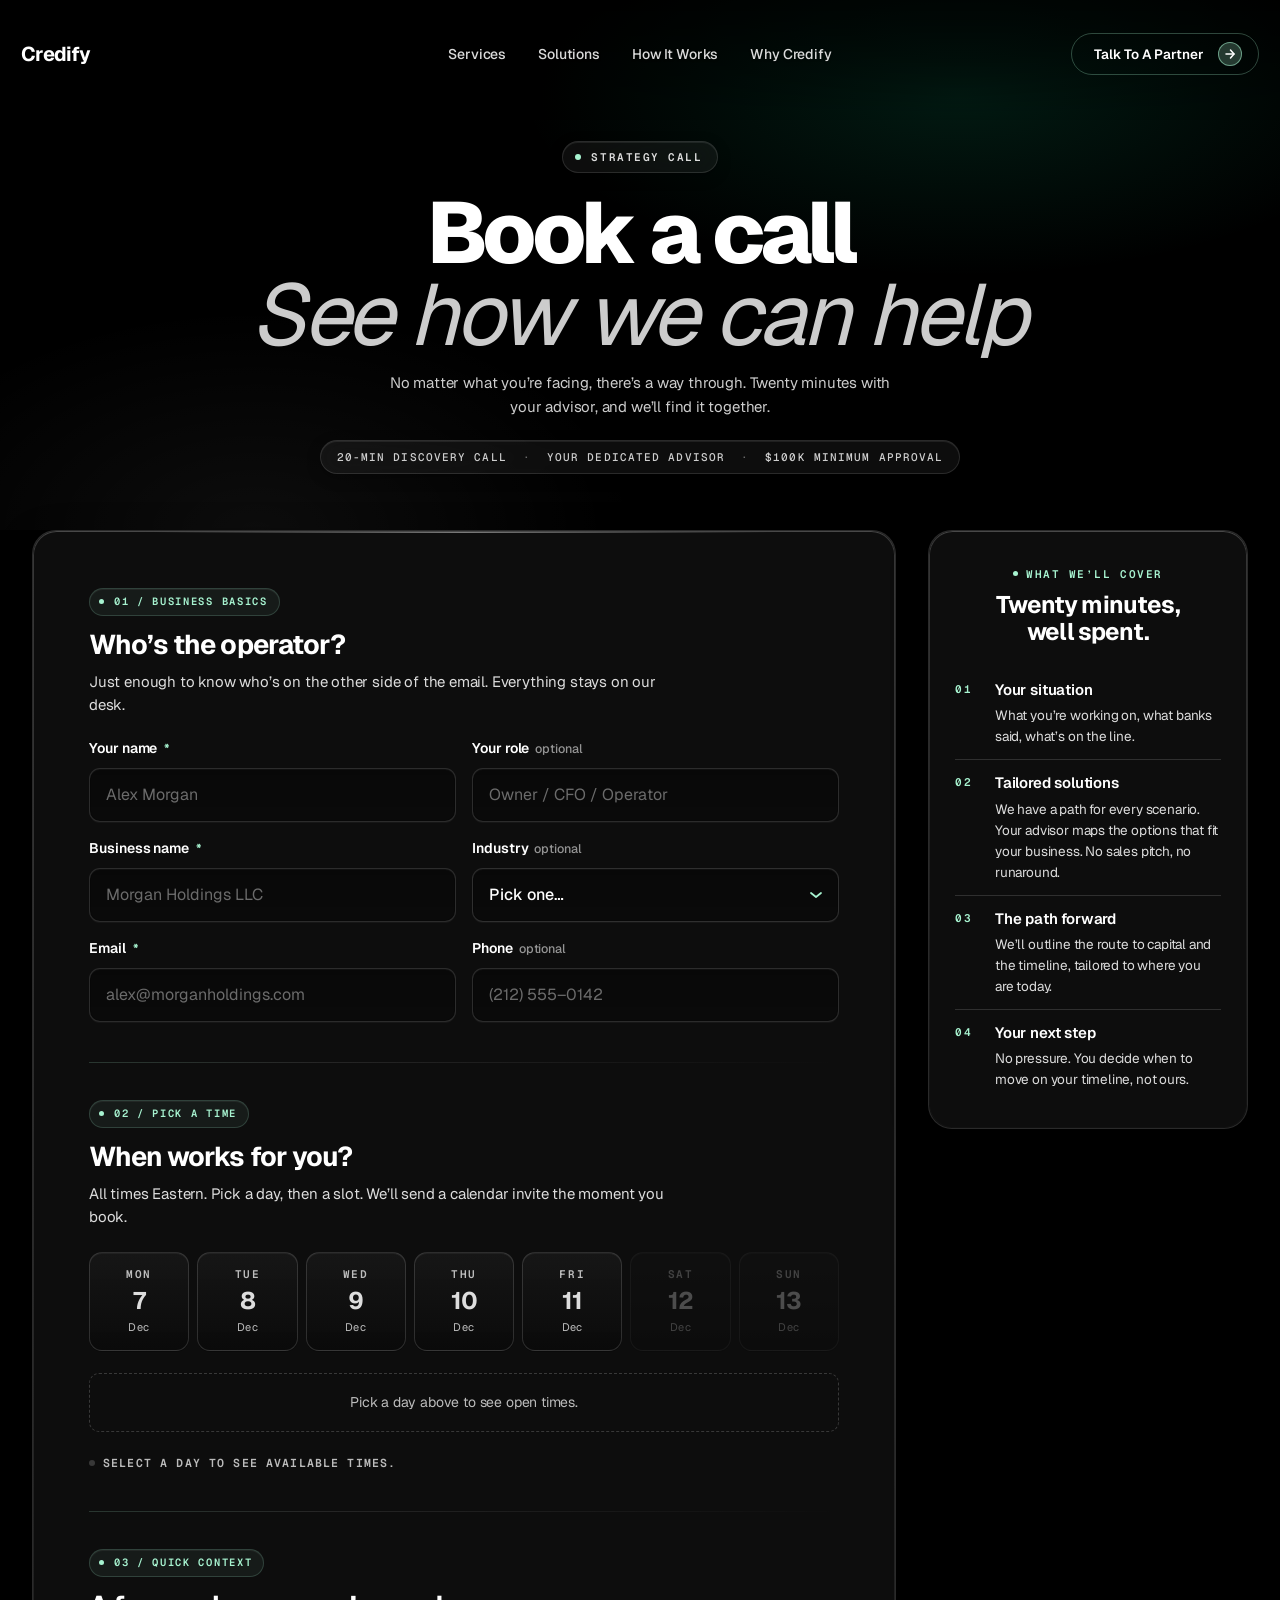
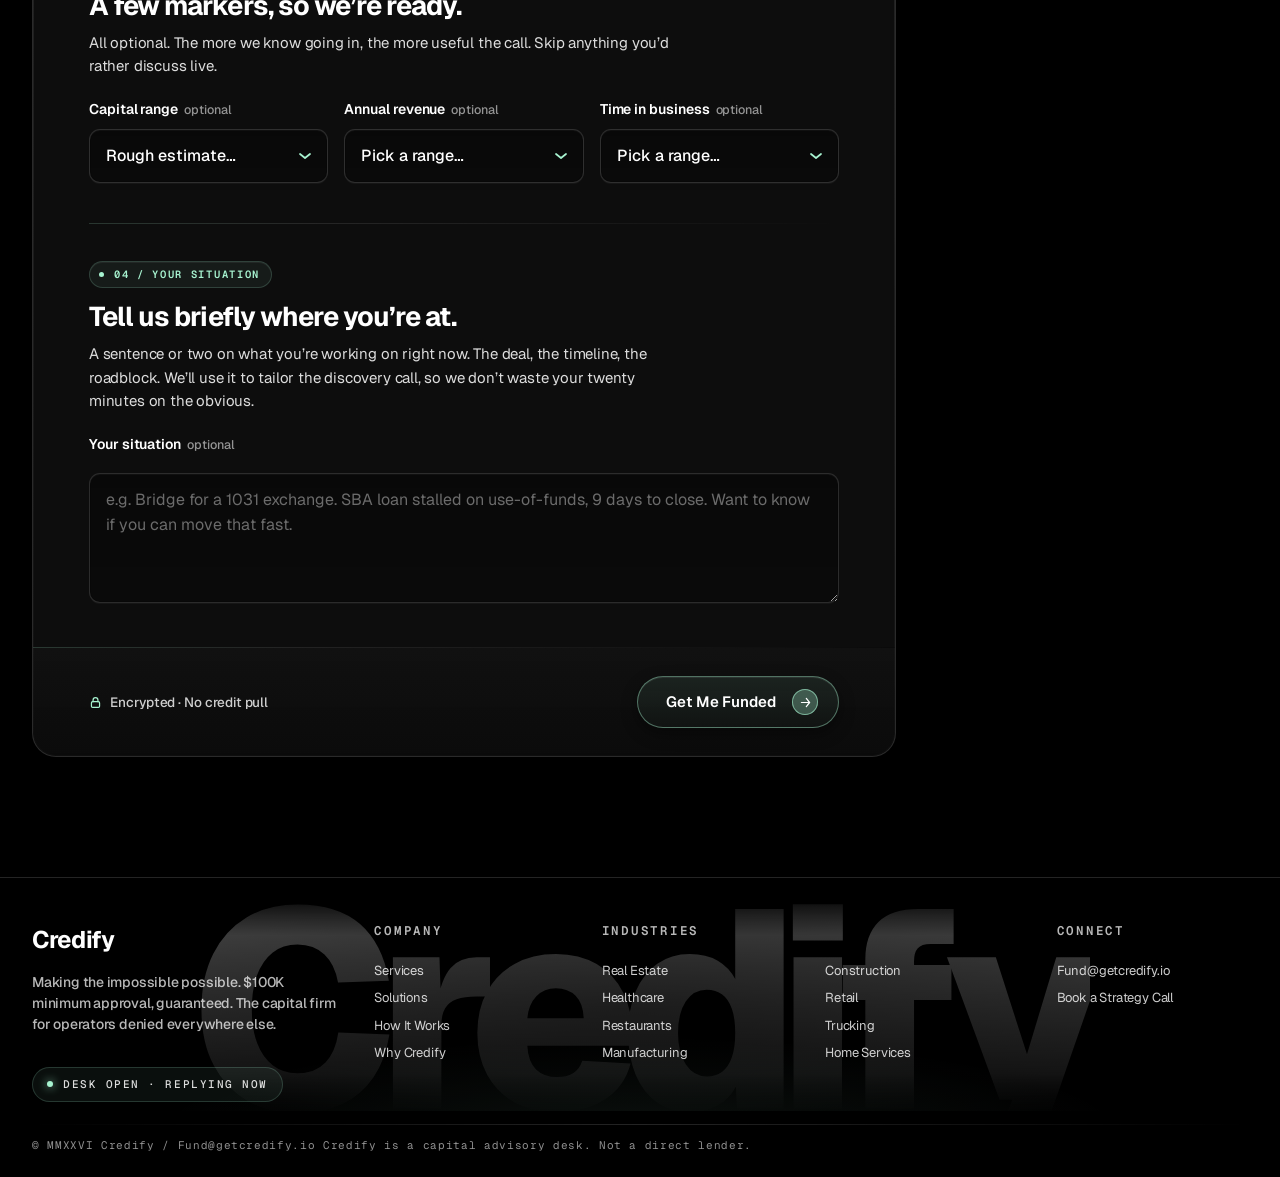
==== commit d193c69f: "content: refresh Apply page copy - New hero copy and h1, drop trailing periods - Submit CTA: "Book t" ====
--- a/Apply.html
+++ b/Apply.html
@@ -3,8 +3,8 @@
 <head>
 <meta charset="UTF-8" />
 <meta name="viewport" content="width=device-width, initial-scale=1.0" />
-<title>Credify // Book a Strategy Call: See if we can help</title>
-<meta name="description" content="Book a 20-minute strategy call with our desk. We will review your situation and tell you straight whether we can help. No credit pull, no commitment." />
+<title>Credify // Book a Strategy Call</title>
+<meta name="description" content="Book a 20-minute strategy call with our desk. We'll review your situation and tell you straight if and how we can help. No credit pull, no commitment." />
 <meta name="theme-color" content="#000000" />
 <link rel="canonical" href="https://www.credify.io/book" />
 
@@ -853,7 +853,7 @@
     </nav>
     <a href="mailto:Fund@getcredify.io" class="btn btn-outline btn-compact hero-cta-main hero-cta-main--compact">
       <span class="cta-spark" aria-hidden="true"></span>
-      Talk to a partner
+      Talk To A Partner
       <span class="btn-icon" aria-hidden="true">
         <svg viewBox="0 0 14 14" fill="none" stroke="currentColor" stroke-width="1.5" stroke-linecap="round" stroke-linejoin="round"><path d="M3 7h8"/><path d="M7.5 3l3.5 4-3.5 4"/></svg>
       </span>
@@ -872,10 +872,10 @@
       Strategy Call
     </span>
     <h1 id="apply-h1" class="reveal">
-      Book a call.<br /><em>See how we can help.</em>
+      Book a call<br /><em>See how we can help</em>
     </h1>
     <p class="apply-hero-sub reveal">
-      Twenty minutes. One advisor. We tell you straight whether your file fits. If not, we tell you who does. No credit pull. No commitment. No runaround.
+      No matter what you&rsquo;re facing, there&rsquo;s a way through. Twenty minutes with your advisor, and we&rsquo;ll find it together.
     </p>
     <div class="apply-trust-strip reveal" aria-hidden="true">
       <span>20-min discovery call</span>
@@ -1011,7 +1011,7 @@
           <div class="form-section">
             <span class="form-section-num">04 / Your situation</span>
             <h2 class="form-section-title">Tell us briefly where you&rsquo;re at.</h2>
-            <p class="form-section-sub">A sentence or two on what you&rsquo;re working on right now: the deal, the timeline, the roadblock. We&rsquo;ll use it to tailor the discovery call to your situation, so we don&rsquo;t waste your twenty minutes on the obvious.</p>
+            <p class="form-section-sub">A sentence or two on what you&rsquo;re working on right now. The deal, the timeline, the roadblock. We&rsquo;ll use it to tailor the discovery call, so we don&rsquo;t waste your twenty minutes on the obvious.</p>
 
             <div class="field full" style="margin-top:22px;">
               <label class="field-label" for="f-notes" style="margin-bottom:9px;">Your situation <span class="opt">optional</span></label>
@@ -1026,7 +1026,7 @@
               Encrypted &middot; No credit pull
             </span>
             <button type="submit" class="btn-book">
-              Book the call
+              Get Me Funded
               <span class="btn-icon" aria-hidden="true">
                 <svg viewBox="0 0 16 16" fill="none" stroke="currentColor" stroke-width="1.5" stroke-linecap="round" stroke-linejoin="round"><path d="M3 8h10"/><path d="M9 3l4 5-4 5"/></svg>
               </span>
@@ -1064,46 +1064,23 @@
             </li>
             <li>
               <div>
-                <p class="rail-step-title">Honest read</p>
-                <p class="rail-step-body">Whether we can help. And if not, who can. No sales pitch, no runaround.</p>
+                <p class="rail-step-title">Tailored solutions</p>
+                <p class="rail-step-body">We have a path for every scenario. Your advisor maps the options that fit your business. No sales pitch, no runaround.</p>
               </div>
             </li>
             <li>
               <div>
                 <p class="rail-step-title">The path forward</p>
-                <p class="rail-step-body">If we&rsquo;re a fit, we&rsquo;ll outline the route to capital and the timeline.</p>
+                <p class="rail-step-body">We&rsquo;ll outline the route to capital and the timeline, tailored to where you are today.</p>
               </div>
             </li>
             <li>
               <div>
-                <p class="rail-step-title">Next step, if any</p>
-                <p class="rail-step-body">No pressure. You decide whether to keep going. On your timeline, not ours.</p>
+                <p class="rail-step-title">Your next step</p>
+                <p class="rail-step-body">No pressure. You decide when to move on your timeline, not ours.</p>
               </div>
             </li>
           </ol>
-        </div>
-        <div class="rail-card">
-          <header class="rail-card-head">
-            <span class="rail-eyebrow"><span class="pip"></span> Why book the call</span>
-          </header>
-          <div class="rail-trust">
-            <div class="rail-trust-row">
-              <svg viewBox="0 0 24 24" fill="none" stroke="currentColor" stroke-width="1.5" stroke-linecap="round" stroke-linejoin="round"><path d="M5 12.5l4.5 4.5L19 7.5"/></svg>
-              No credit pull. No application.
-            </div>
-            <div class="rail-trust-row">
-              <svg viewBox="0 0 24 24" fill="none" stroke="currentColor" stroke-width="1.5" stroke-linecap="round" stroke-linejoin="round"><path d="M5 12.5l4.5 4.5L19 7.5"/></svg>
-              A partner from our desk.
-            </div>
-            <div class="rail-trust-row">
-              <svg viewBox="0 0 24 24" fill="none" stroke="currentColor" stroke-width="1.5" stroke-linecap="round" stroke-linejoin="round"><path d="M5 12.5l4.5 4.5L19 7.5"/></svg>
-              Straight answer, even if it&rsquo;s no.
-            </div>
-            <div class="rail-trust-row">
-              <svg viewBox="0 0 24 24" fill="none" stroke="currentColor" stroke-width="1.5" stroke-linecap="round" stroke-linejoin="round"><path d="M5 12.5l4.5 4.5L19 7.5"/></svg>
-              You can reschedule any time, in one click.
-            </div>
-          </div>
         </div>
       </aside>
 
